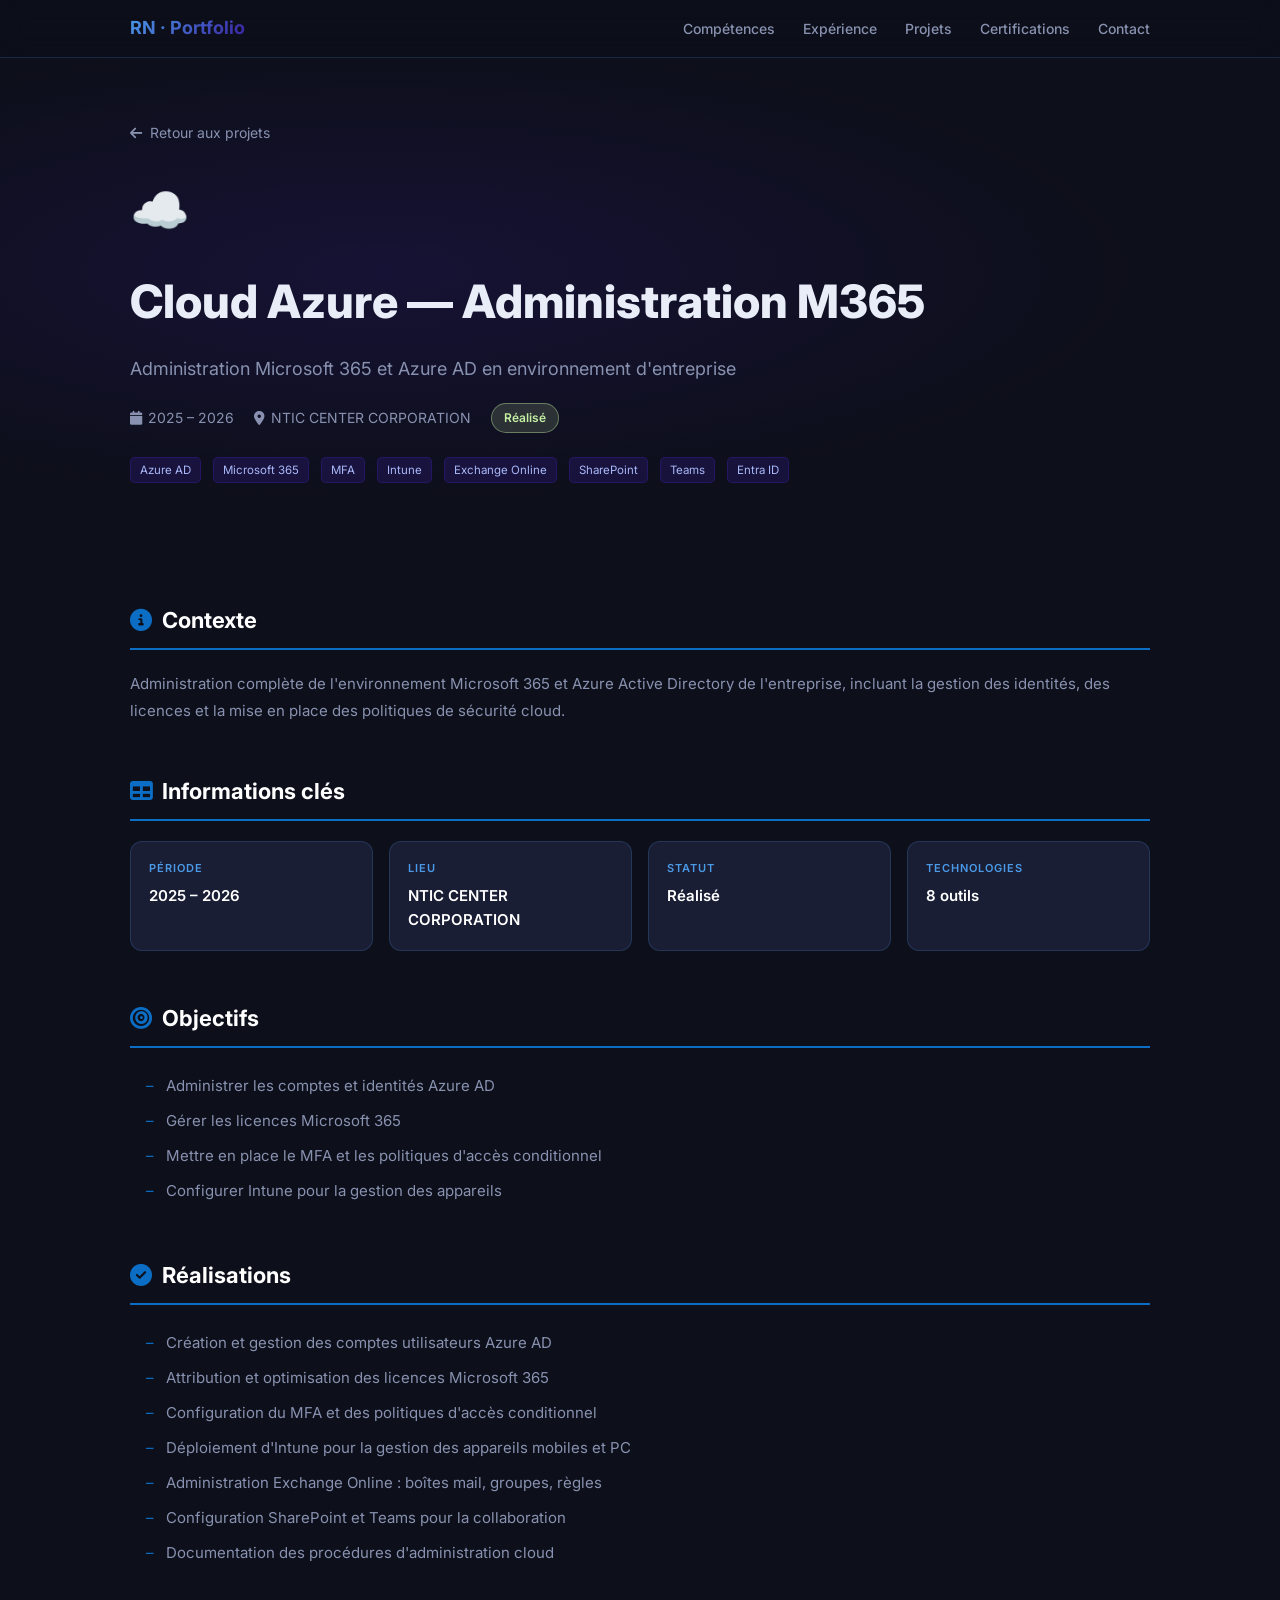
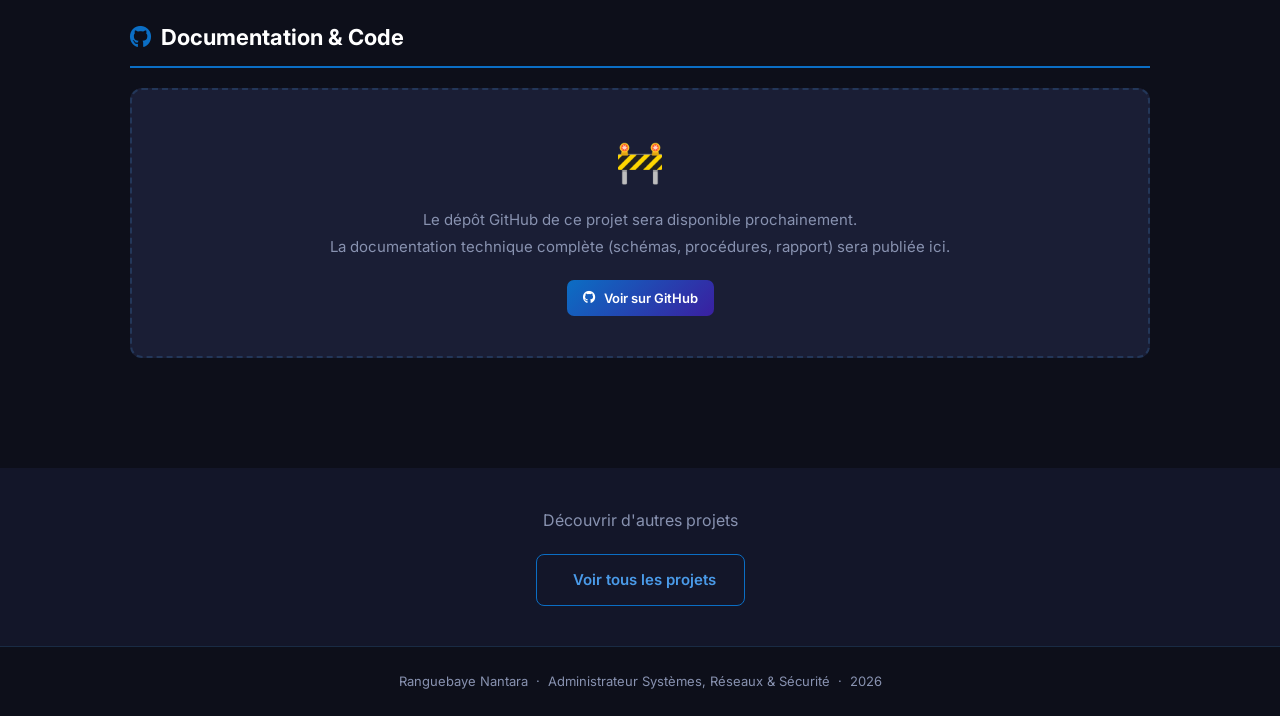
==== projets/cloud-azure-m365.html @ 4eca3eed "Add files via upload" ====
<!DOCTYPE html>
<html lang="fr">
<head>
  <meta charset="UTF-8" />
  <meta name="viewport" content="width=device-width, initial-scale=1.0"/>
  <title>Cloud Azure — Administration M365 — Ranguebaye Nantara</title>
  <link href="https://fonts.googleapis.com/css2?family=Inter:wght@300;400;500;600;700;800&display=swap" rel="stylesheet"/>
  <link rel="stylesheet" href="https://cdnjs.cloudflare.com/ajax/libs/font-awesome/6.5.0/css/all.min.css"/>
  <link rel="stylesheet" href="../assets/css/style.css"/>
</head>
<body>

<!-- ══ NAV ══════════════════════════════════════ -->
<nav class="nav">
  <div class="container">
    <a href="../index.html" class="nav-logo">RN · Portfolio</a>
    <ul class="nav-links">
      <li><a href="../index.html#competences">Compétences</a></li>
      <li><a href="../index.html#experience">Expérience</a></li>
      <li><a href="../index.html#projets">Projets</a></li>
      <li><a href="../index.html#certifications">Certifications</a></li>
      <li><a href="../index.html#contact">Contact</a></li>
    </ul>
    <div class="nav-burger" id="burger"><span></span><span></span><span></span></div>
  </div>
  <div class="nav-mobile" id="nav-mobile">
    <a href="../index.html#competences">Compétences</a>
    <a href="../index.html#experience">Expérience</a>
    <a href="../index.html#projets">Projets</a>
    <a href="../index.html#certifications">Certifications</a>
    <a href="../index.html#contact">Contact</a>
  </div>
</nav>

<!-- ══ HERO PROJET ═══════════════════════════════ -->
<section class="project-hero">
  <div class="container">
    <a href="../index.html#projets" class="project-back fade-in">
      <i class="fa-solid fa-arrow-left"></i> Retour aux projets
    </a>
    <div class="fade-in">
      <div style="font-size:48px;margin-bottom:16px;">☁️</div>
      <h1>Cloud Azure — Administration M365</h1>
      <p style="font-size:18px;color:var(--muted);margin-bottom:20px;">Administration Microsoft 365 et Azure AD en environnement d'entreprise</p>
      <div class="project-hero-meta">
        <span class="meta-item"><i class="fa-solid fa-calendar"></i> 2025 – 2026</span>
        <span class="meta-item"><i class="fa-solid fa-location-dot"></i> NTIC CENTER CORPORATION</span>
        <span class="status-badge status-done">Réalisé</span>
      </div>
      <div style="display:flex;gap:12px;flex-wrap:wrap;margin-top:20px;">
        <span class="tag-purple">Azure AD</span><span class="tag-purple">Microsoft 365</span><span class="tag-purple">MFA</span><span class="tag-purple">Intune</span><span class="tag-purple">Exchange Online</span><span class="tag-purple">SharePoint</span><span class="tag-purple">Teams</span><span class="tag-purple">Entra ID</span>
      </div>
    </div>
  </div>
</section>

<!-- ══ CONTENU ═══════════════════════════════════ -->
<section class="project-content">
  <div class="container">

    <!-- Contexte -->
    <div class="content-section fade-in">
      <h2><i class="fa-solid fa-circle-info" style="color:var(--imie-blue);margin-right:10px;"></i>Contexte</h2>
      <p>Administration complète de l'environnement Microsoft 365 et Azure Active Directory de l'entreprise, incluant la gestion des identités, des licences et la mise en place des politiques de sécurité cloud.</p>
    </div>

    <!-- Informations clés -->
    <div class="content-section fade-in">
      <h2><i class="fa-solid fa-table" style="color:var(--imie-blue);margin-right:10px;"></i>Informations clés</h2>
      <div class="info-grid">
        <div class="info-card"><div class="info-label">Période</div><div class="info-value">2025 – 2026</div></div>
        <div class="info-card"><div class="info-label">Lieu</div><div class="info-value">NTIC CENTER CORPORATION</div></div>
        <div class="info-card"><div class="info-label">Statut</div><div class="info-value">Réalisé</div></div>
        <div class="info-card"><div class="info-label">Technologies</div><div class="info-value">8 outils</div></div>
      </div>
    </div>

    <!-- Objectifs -->
    <div class="content-section fade-in">
      <h2><i class="fa-solid fa-bullseye" style="color:var(--imie-blue);margin-right:10px;"></i>Objectifs</h2>
      <ul><li>Administrer les comptes et identités Azure AD</li><li>Gérer les licences Microsoft 365</li><li>Mettre en place le MFA et les politiques d'accès conditionnel</li><li>Configurer Intune pour la gestion des appareils</li></ul>
    </div>

    <!-- Réalisations -->
    <div class="content-section fade-in">
      <h2><i class="fa-solid fa-check-circle" style="color:var(--imie-blue);margin-right:10px;"></i>Réalisations</h2>
      <ul><li>Création et gestion des comptes utilisateurs Azure AD</li><li>Attribution et optimisation des licences Microsoft 365</li><li>Configuration du MFA et des politiques d'accès conditionnel</li><li>Déploiement d'Intune pour la gestion des appareils mobiles et PC</li><li>Administration Exchange Online : boîtes mail, groupes, règles</li><li>Configuration SharePoint et Teams pour la collaboration</li><li>Documentation des procédures d'administration cloud</li></ul>
    </div>

    <!-- Documentation -->
    <div class="content-section fade-in">
      <h2><i class="fa-brands fa-github" style="color:var(--imie-blue);margin-right:10px;"></i>Documentation & Code</h2>
      <div class="coming-soon-box">
        <div style="font-size:40px;">🚧</div>
        <p>Le dépôt GitHub de ce projet sera disponible prochainement.<br>La documentation technique complète (schémas, procédures, rapport) sera publiée ici.</p>
        <a href="#" class="btn btn-primary btn-sm" style="margin-top:20px;display:inline-flex;" style="opacity:0.5;pointer-events:none;">
          <i class="fa-brands fa-github"></i> Voir sur GitHub
        </a>
      </div>
    </div>

  </div>
</section>

<!-- ══ NAVIGATION PROJETS ════════════════════════ -->
<div class="bg-alt" style="padding:40px 0;">
  <div class="container" style="text-align:center;">
    <p style="color:var(--muted);margin-bottom:20px;">Découvrir d'autres projets</p>
    <a href="../index.html#projets" class="btn btn-secondary"><i class="fa-solid fa-grid-2"></i> Voir tous les projets</a>
  </div>
</div>

<!-- ══ FOOTER ════════════════════════════════════ -->
<footer>
  <p>Ranguebaye Nantara &nbsp;·&nbsp; Administrateur Systèmes, Réseaux & Sécurité &nbsp;·&nbsp; <span id="year"></span></p>
</footer>

<script src="../assets/js/main.js"></script>
</body>
</html>
---- assets/css/style.css ----
/* ================================================
   RANGUEBAYE NANTARA — Portfolio IT
   Fichier : assets/css/style.css
   ================================================ */

/* ── Variables ───────────────────────────────── */
:root {
  --imie-dark:   #1A1060;
  --imie-purple: #3A1FA0;
  --imie-blue:   #0B6EC4;
  --imie-light:  #4A9AE8;
  --bg:          #0D0F1A;
  --bg2:         #131629;
  --card:        #1A1E35;
  --border:      rgba(74,154,232,0.2);
  --text:        #E8EDF8;
  --muted:       #8892B0;
  --white:       #FFFFFF;
  --green:       #C5F0A4;
  --radius:      12px;
  --transition:  0.25s ease;
}

/* ── Reset & Base ────────────────────────────── */
*, *::before, *::after { box-sizing: border-box; margin: 0; padding: 0; }
html { scroll-behavior: smooth; font-size: 16px; }
body { font-family: 'Inter', sans-serif; background: var(--bg); color: var(--text); line-height: 1.6; }
a { text-decoration: none; color: inherit; }
ul { list-style: none; }
img { max-width: 100%; display: block; }

/* ── Scrollbar ───────────────────────────────── */
::-webkit-scrollbar { width: 6px; }
::-webkit-scrollbar-track { background: var(--bg); }
::-webkit-scrollbar-thumb { background: var(--imie-blue); border-radius: 3px; }

/* ── Utilities ───────────────────────────────── */
.container { max-width: 1100px; margin: 0 auto; padding: 0 40px; }
.gradient-text {
  background: linear-gradient(135deg, var(--imie-light), var(--imie-purple));
  -webkit-background-clip: text;
  -webkit-text-fill-color: transparent;
  background-clip: text;
}
.section-label {
  font-size: 13px; color: var(--imie-light); font-weight: 600;
  letter-spacing: 2px; text-transform: uppercase; margin-bottom: 10px;
}
.section-title { font-size: clamp(26px, 3vw, 36px); font-weight: 700; margin-bottom: 50px; }
.section-pad { padding: 80px 0; }
.bg-alt { background: var(--bg2); }

/* ── Animations ──────────────────────────────── */
.fade-in { opacity: 0; transform: translateY(24px); transition: opacity 0.6s ease, transform 0.6s ease; }
.fade-in.visible { opacity: 1; transform: translateY(0); }

/* ── NAV ─────────────────────────────────────── */
.nav {
  position: fixed; top: 0; width: 100%; z-index: 100;
  background: rgba(13,15,26,0.92); backdrop-filter: blur(12px);
  border-bottom: 1px solid var(--border);
  padding: 14px 0;
}
.nav .container { display: flex; justify-content: space-between; align-items: center; }
.nav-logo {
  font-size: 18px; font-weight: 700;
  background: linear-gradient(135deg, var(--imie-light), var(--imie-purple));
  -webkit-background-clip: text; -webkit-text-fill-color: transparent;
}
.nav-links { display: flex; gap: 28px; }
.nav-links a { color: var(--muted); font-size: 14px; font-weight: 500; transition: color var(--transition); }
.nav-links a:hover { color: var(--imie-light); }
.nav-burger { display: none; flex-direction: column; gap: 5px; cursor: pointer; padding: 4px; }
.nav-burger span { width: 24px; height: 2px; background: var(--text); border-radius: 2px; transition: all var(--transition); }
.nav-mobile { display: none; flex-direction: column; background: var(--bg2); border-top: 1px solid var(--border); padding: 16px 40px; gap: 14px; }
.nav-mobile.open { display: flex; }
.nav-mobile a { color: var(--muted); font-size: 15px; font-weight: 500; padding: 6px 0; border-bottom: 1px solid var(--border); }

/* ── HERO ────────────────────────────────────── */
.hero {
  padding: 120px 0 80px;
  background:
    radial-gradient(ellipse at 20% 50%, rgba(58,31,160,0.25) 0%, transparent 60%),
    radial-gradient(ellipse at 80% 20%, rgba(11,110,196,0.2) 0%, transparent 60%);
}
.hero .container { display: flex; align-items: center; gap: 60px; }
.hero-content { flex: 1; }
.hero-tag {
  display: inline-block; background: rgba(11,110,196,0.15);
  border: 1px solid rgba(11,110,196,0.4); color: var(--imie-light);
  padding: 5px 14px; border-radius: 20px; font-size: 13px; font-weight: 500; margin-bottom: 20px;
}
.hero h1 { font-size: clamp(36px, 5vw, 58px); font-weight: 800; line-height: 1.1; margin-bottom: 16px; }
.hero-subtitle { font-size: 18px; color: var(--muted); margin-bottom: 14px; }
.hero-badge {
  display: inline-block; background: rgba(197,240,164,0.12);
  border: 1px solid rgba(197,240,164,0.3); color: var(--green);
  padding: 5px 14px; border-radius: 20px; font-size: 13px; font-weight: 600; margin-bottom: 28px;
}
.hero-desc { font-size: 16px; color: var(--muted); max-width: 520px; margin-bottom: 36px; line-height: 1.8; }
.hero-btns { display: flex; gap: 14px; flex-wrap: wrap; }
.hero-photo img {
  width: 260px; height: 260px; border-radius: 50%;
  object-fit: cover; object-position: top;
  border: 4px solid rgba(74,154,232,0.5);
  box-shadow: 0 0 60px rgba(11,110,196,0.3);
}

/* ── BUTTONS ─────────────────────────────────── */
.btn {
  display: inline-flex; align-items: center; gap: 8px;
  padding: 13px 28px; border-radius: 8px;
  font-weight: 600; font-size: 15px; transition: opacity var(--transition), background var(--transition);
  cursor: pointer; border: none;
}
.btn-primary { background: linear-gradient(135deg, var(--imie-blue), var(--imie-purple)); color: #fff; }
.btn-primary:hover { opacity: 0.85; }
.btn-secondary { border: 1px solid var(--imie-blue); color: var(--imie-light); background: transparent; }
.btn-secondary:hover { background: rgba(11,110,196,0.12); }
.btn-sm { padding: 8px 16px; font-size: 13px; border-radius: 7px; }
.btn-outline { border: 1px solid var(--border); color: var(--text); background: transparent; }
.btn-outline:hover { border-color: var(--imie-blue); background: rgba(11,110,196,0.08); }
.btn-soon { opacity: 0.5; cursor: default; pointer-events: none; }

/* ── CARDS ───────────────────────────────────── */
.card {
  background: var(--card); border: 1px solid var(--border);
  border-radius: var(--radius); transition: border-color var(--transition), transform var(--transition);
}
.card:hover { border-color: var(--imie-blue); }
.card-lift:hover { transform: translateY(-4px); }

/* ── SKILLS ──────────────────────────────────── */
.skills-grid { display: grid; grid-template-columns: repeat(auto-fill, minmax(200px, 1fr)); gap: 16px; }
.skill-card { padding: 20px; }
.skill-icon { font-size: 26px; margin-bottom: 10px; }
.skill-cat { font-size: 12px; color: var(--imie-light); font-weight: 600; text-transform: uppercase; letter-spacing: 1px; margin-bottom: 8px; }
.skill-tags { display: flex; flex-wrap: wrap; gap: 6px; }
.tag {
  background: rgba(11,110,196,0.12); border: 1px solid rgba(11,110,196,0.25);
  color: var(--text); padding: 3px 8px; border-radius: 5px; font-size: 11.5px;
}
.tag-purple {
  background: rgba(58,31,160,0.25); border: 1px solid rgba(58,31,160,0.4);
  color: #A8B8F8; padding: 3px 9px; border-radius: 5px; font-size: 11.5px;
}

/* ── TIMELINE ────────────────────────────────── */
.timeline { position: relative; padding-left: 30px; }
.timeline::before {
  content: ""; position: absolute; left: 8px; top: 0; bottom: 0;
  width: 2px; background: linear-gradient(to bottom, var(--imie-blue), var(--imie-purple));
}
.timeline-item { position: relative; margin-bottom: 36px; }
.timeline-dot {
  position: absolute; left: -26px; top: 6px;
  width: 12px; height: 12px; border-radius: 50%;
  background: var(--imie-blue); border: 2px solid var(--bg);
  box-shadow: 0 0 10px rgba(11,110,196,0.6);
}
.timeline-card { padding: 22px 24px; }
.timeline-header { display: flex; justify-content: space-between; align-items: flex-start; flex-wrap: wrap; gap: 8px; margin-bottom: 6px; }
.timeline-title { font-size: 16px; font-weight: 700; color: var(--white); }
.timeline-company { font-size: 14px; color: var(--imie-light); font-weight: 600; }
.timeline-date { font-size: 12px; color: var(--muted); background: rgba(255,255,255,0.06); padding: 3px 10px; border-radius: 20px; white-space: nowrap; }
.timeline-lieu { font-size: 13px; color: var(--muted); margin-bottom: 12px; }
.timeline-list li { font-size: 14px; color: var(--muted); padding: 3px 0 3px 16px; position: relative; }
.timeline-list li::before { content: "–"; position: absolute; left: 0; color: var(--imie-blue); }

/* ── PROJECTS ────────────────────────────────── */
.projects-grid { display: grid; grid-template-columns: repeat(auto-fill, minmax(300px, 1fr)); gap: 20px; }
.project-card { padding: 24px; display: flex; flex-direction: column; }
.project-icon { font-size: 28px; margin-bottom: 12px; }
.project-title { font-size: 16px; font-weight: 700; color: var(--white); margin-bottom: 8px; }
.project-desc { font-size: 14px; color: var(--muted); flex: 1; margin-bottom: 16px; line-height: 1.6; }
.project-tags { display: flex; flex-wrap: wrap; gap: 6px; margin-bottom: 16px; }

/* ── CERTIFICATIONS ──────────────────────────── */
.certs-grid { display: grid; grid-template-columns: repeat(auto-fill, minmax(280px, 1fr)); gap: 16px; }
.cert-card { padding: 18px 20px; display: flex; gap: 14px; align-items: flex-start; }
.cert-icon { font-size: 26px; flex-shrink: 0; margin-top: 2px; }
.cert-name { font-size: 14px; font-weight: 600; color: var(--white); margin-bottom: 4px; }
.cert-org { font-size: 12px; color: var(--muted); }
.cert-date { font-size: 11px; color: var(--imie-light); margin-top: 4px; font-weight: 500; }

/* ── CONTACT ─────────────────────────────────── */
.contact-box {
  background: linear-gradient(135deg, rgba(26,16,96,0.6), rgba(11,110,196,0.15));
  border: 1px solid var(--border); border-radius: 16px;
  padding: 50px; text-align: center;
}
.contact-box h3 { font-size: 28px; font-weight: 700; margin-bottom: 12px; }
.contact-box p { color: var(--muted); font-size: 16px; margin-bottom: 32px; }
.contact-links { display: flex; justify-content: center; gap: 14px; flex-wrap: wrap; }
.contact-link {
  display: flex; align-items: center; gap: 8px;
  background: rgba(255,255,255,0.06); border: 1px solid var(--border);
  color: var(--text); padding: 12px 20px; border-radius: 10px;
  font-size: 14px; font-weight: 500; transition: border-color var(--transition), background var(--transition);
}
.contact-link:hover { border-color: var(--imie-blue); background: rgba(11,110,196,0.1); }

/* ── FOOTER ──────────────────────────────────── */
footer { border-top: 1px solid var(--border); text-align: center; padding: 24px; font-size: 13px; color: var(--muted); }

/* ── PAGE PROJET ─────────────────────────────── */
.project-hero {
  padding: 120px 0 60px;
  background: radial-gradient(ellipse at 30% 50%, rgba(58,31,160,0.2) 0%, transparent 60%);
}
.project-back { display: inline-flex; align-items: center; gap: 8px; color: var(--muted); font-size: 14px; margin-bottom: 28px; transition: color var(--transition); }
.project-back:hover { color: var(--imie-light); }
.project-hero h1 { font-size: clamp(28px, 4vw, 46px); font-weight: 800; margin-bottom: 16px; }
.project-hero-meta { display: flex; gap: 20px; flex-wrap: wrap; margin-bottom: 24px; }
.meta-item { display: flex; align-items: center; gap: 6px; font-size: 14px; color: var(--muted); }
.status-badge { display: inline-block; padding: 4px 12px; border-radius: 20px; font-size: 12px; font-weight: 600; }
.status-done { background: rgba(197,240,164,0.15); border: 1px solid rgba(197,240,164,0.4); color: var(--green); }
.status-wip { background: rgba(255,200,80,0.15); border: 1px solid rgba(255,200,80,0.4); color: #FFD95A; }
.project-content { padding: 60px 0; }
.content-section { margin-bottom: 50px; }
.content-section h2 { font-size: 22px; font-weight: 700; color: var(--white); margin-bottom: 20px; padding-bottom: 10px; border-bottom: 2px solid var(--imie-blue); }
.content-section p, .content-section li { font-size: 15px; color: var(--muted); line-height: 1.8; }
.content-section ul { padding-left: 16px; }
.content-section li { padding: 4px 0; position: relative; padding-left: 20px; }
.content-section li::before { content: "–"; position: absolute; left: 0; color: var(--imie-blue); }
.info-grid { display: grid; grid-template-columns: repeat(auto-fill, minmax(200px, 1fr)); gap: 16px; margin-top: 16px; }
.info-card { background: var(--card); border: 1px solid var(--border); border-radius: var(--radius); padding: 18px; }
.info-label { font-size: 11px; color: var(--imie-light); font-weight: 600; text-transform: uppercase; letter-spacing: 1px; margin-bottom: 6px; }
.info-value { font-size: 15px; font-weight: 600; color: var(--white); }
.coming-soon-box {
  background: var(--card); border: 2px dashed var(--border);
  border-radius: var(--radius); padding: 40px; text-align: center; margin: 20px 0;
}
.coming-soon-box p { color: var(--muted); font-size: 15px; margin-top: 12px; }

/* ── RESPONSIVE ──────────────────────────────── */
@media (max-width: 768px) {
  .container { padding: 0 20px; }
  .nav-links { display: none; }
  .nav-burger { display: flex; }
  .hero .container { flex-direction: column-reverse; gap: 36px; }
  .hero-photo img { width: 180px; height: 180px; }
  .section-pad { padding: 60px 0; }
  .contact-box { padding: 30px 20px; }
  .project-hero-meta { gap: 12px; }
}
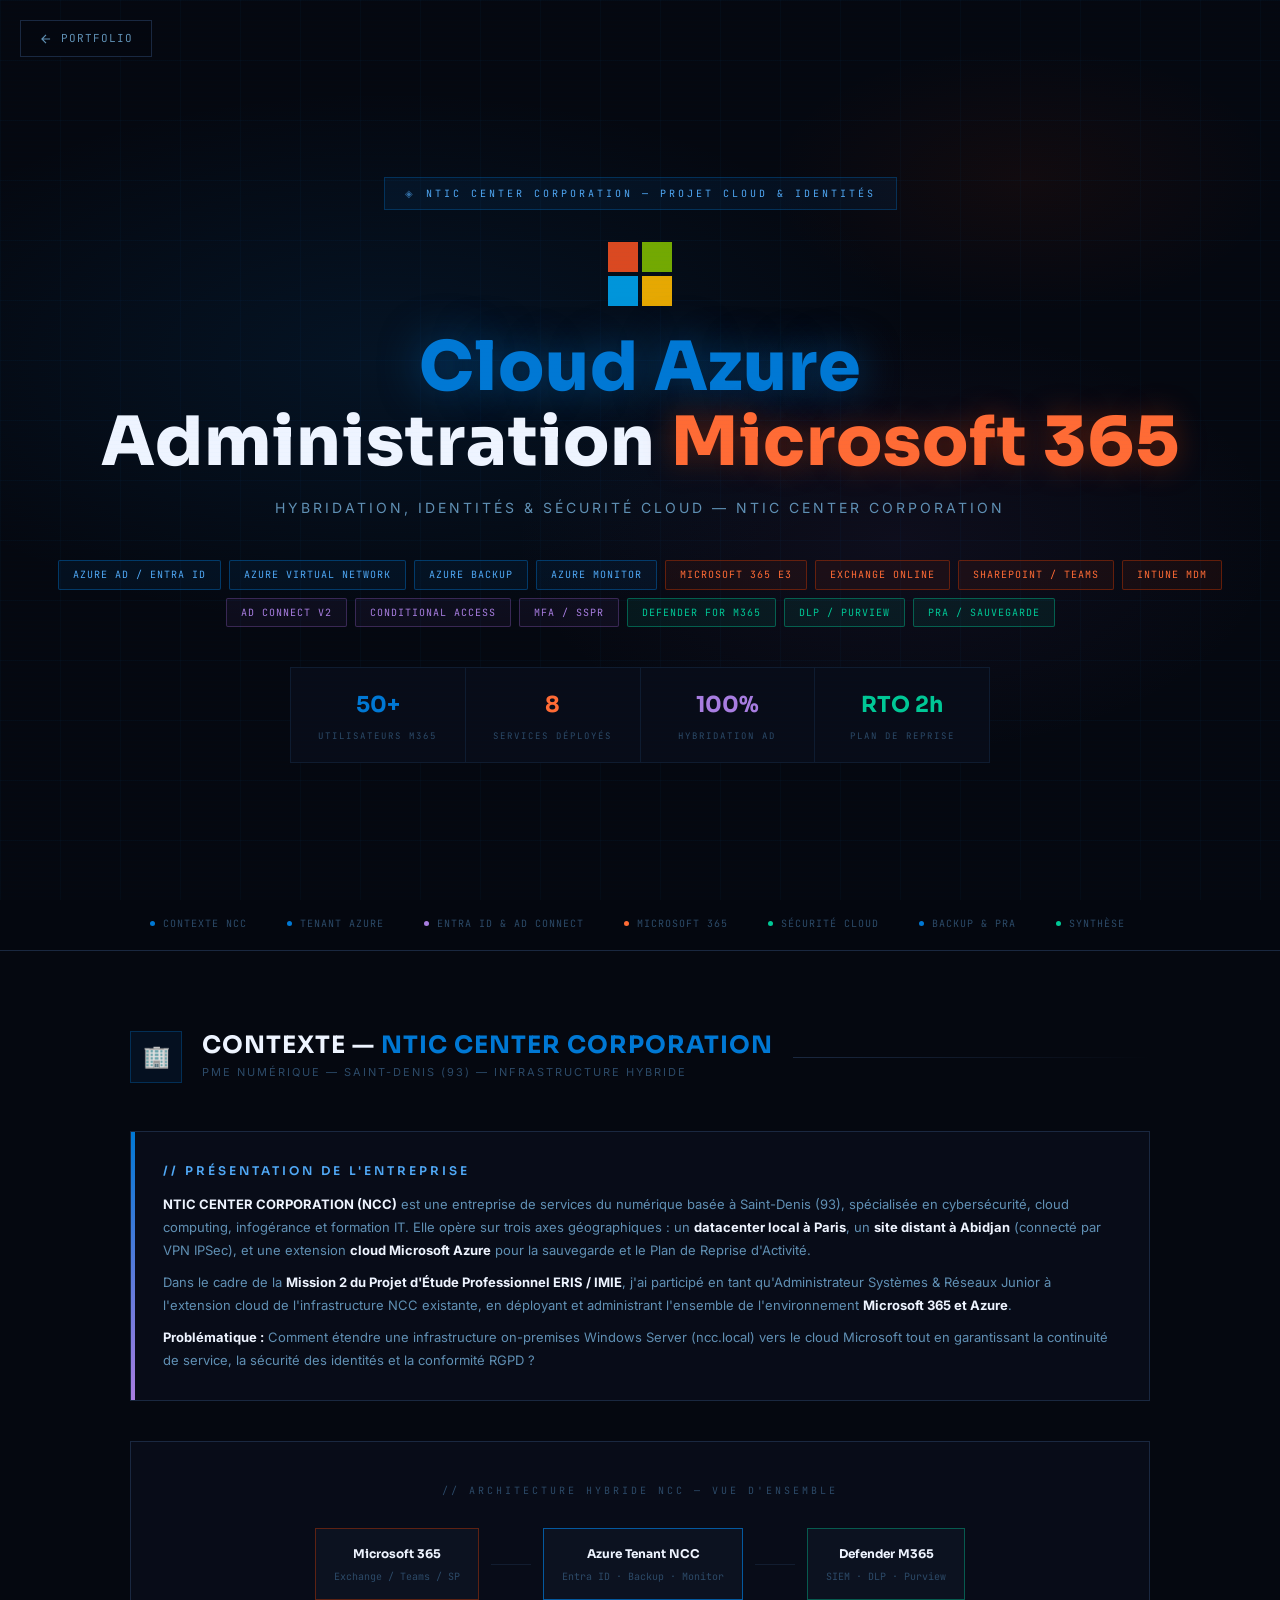
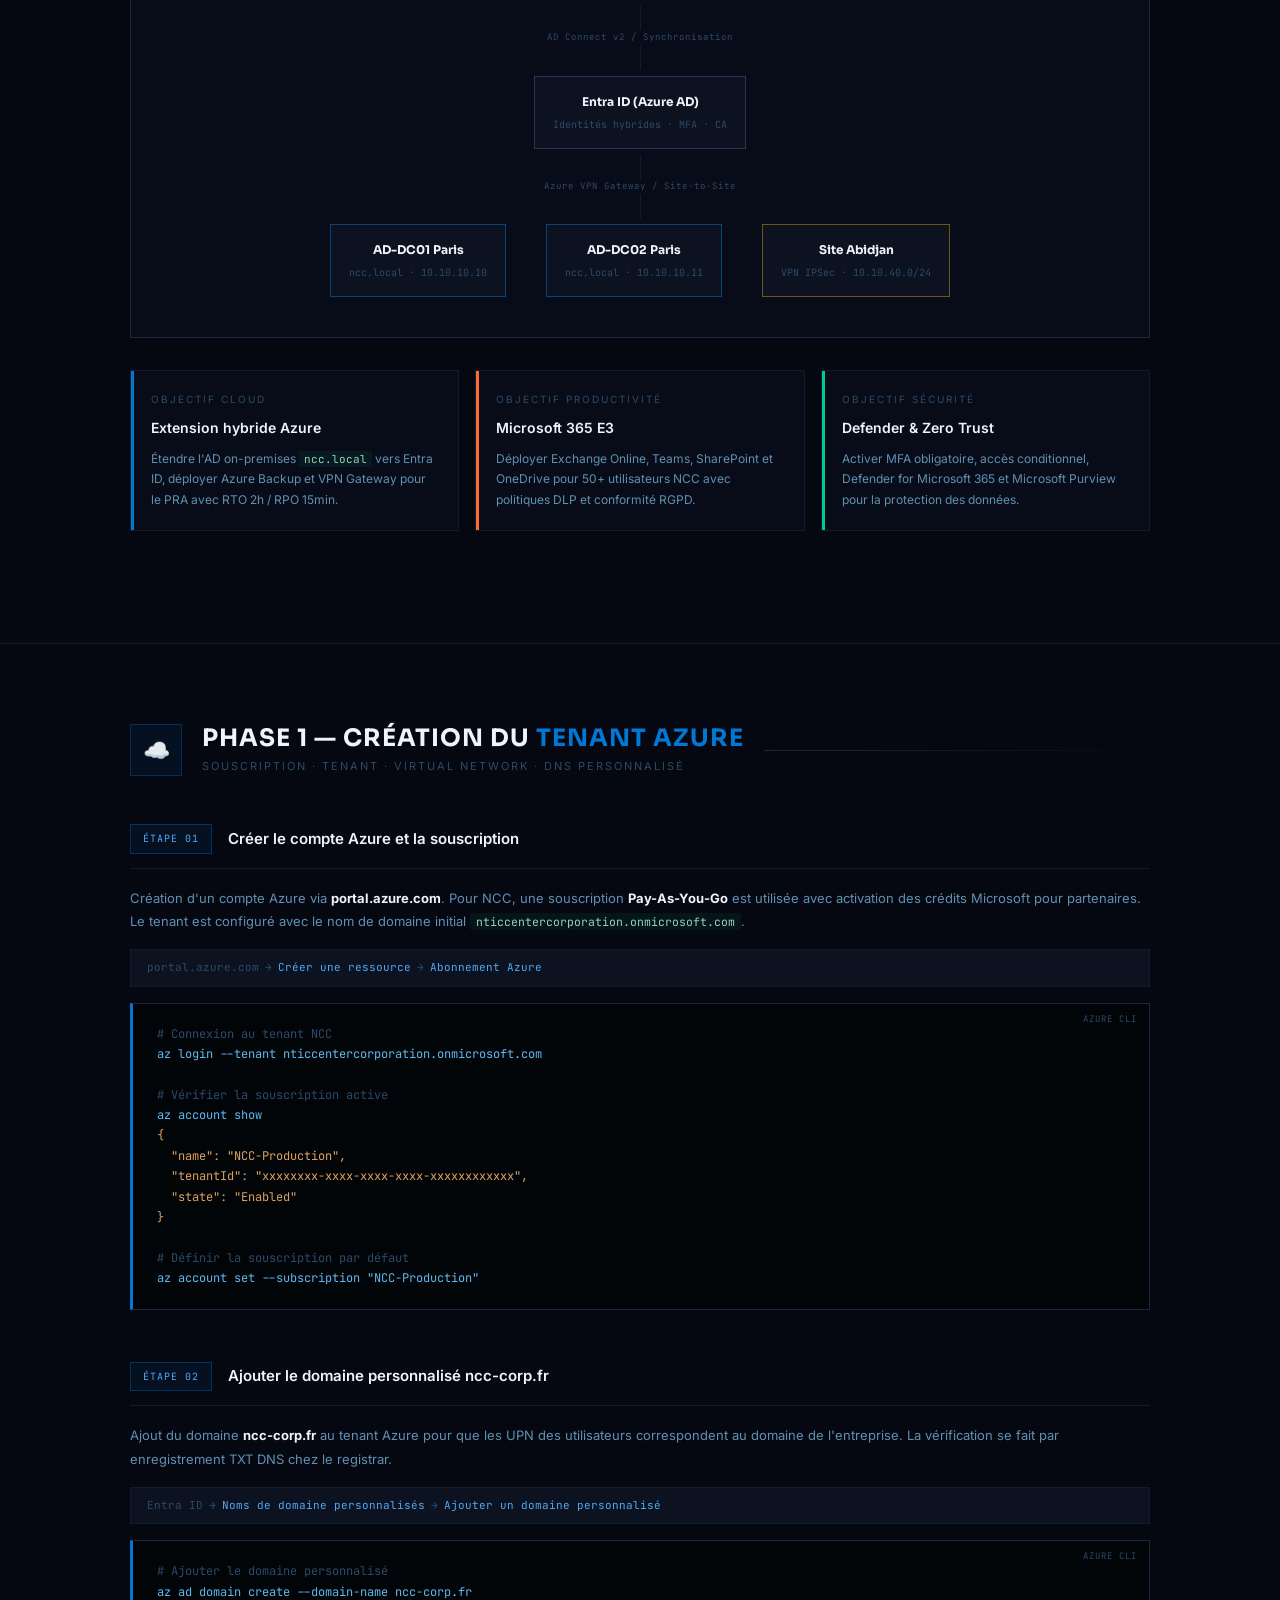
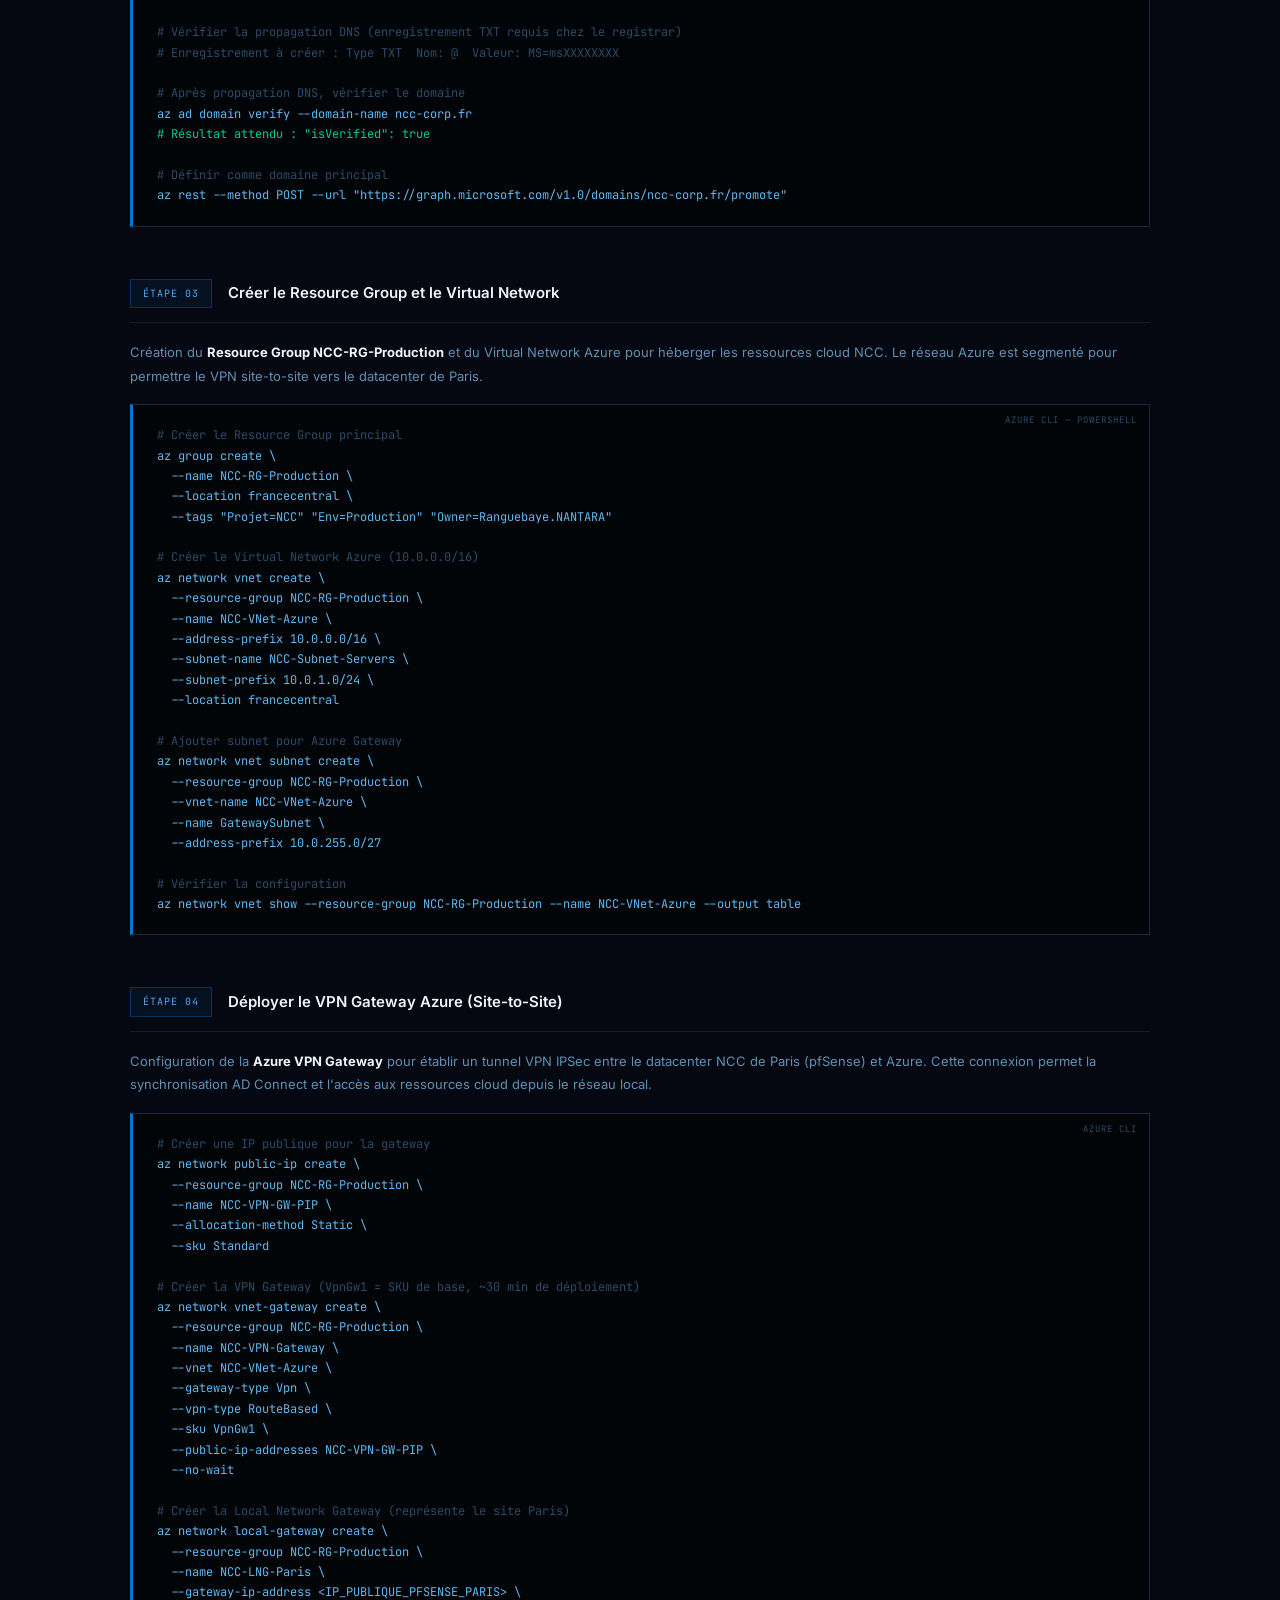
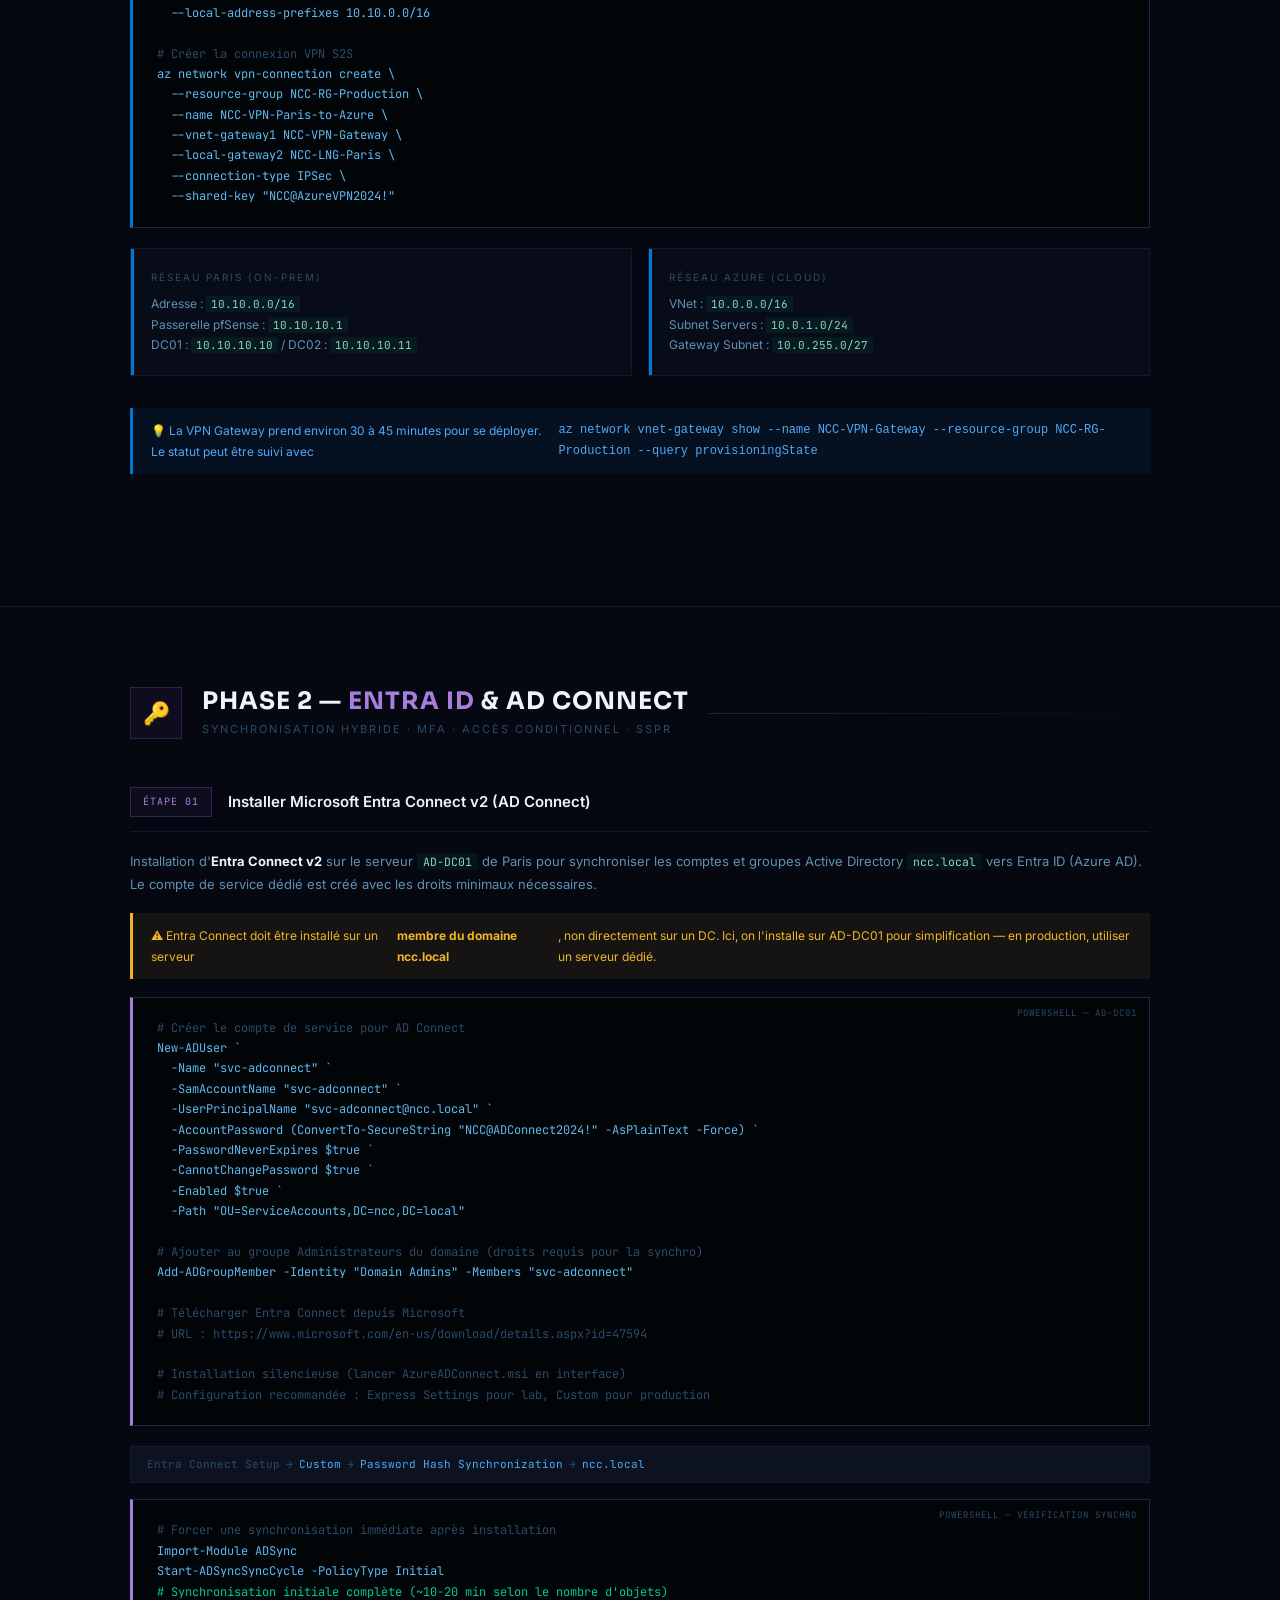
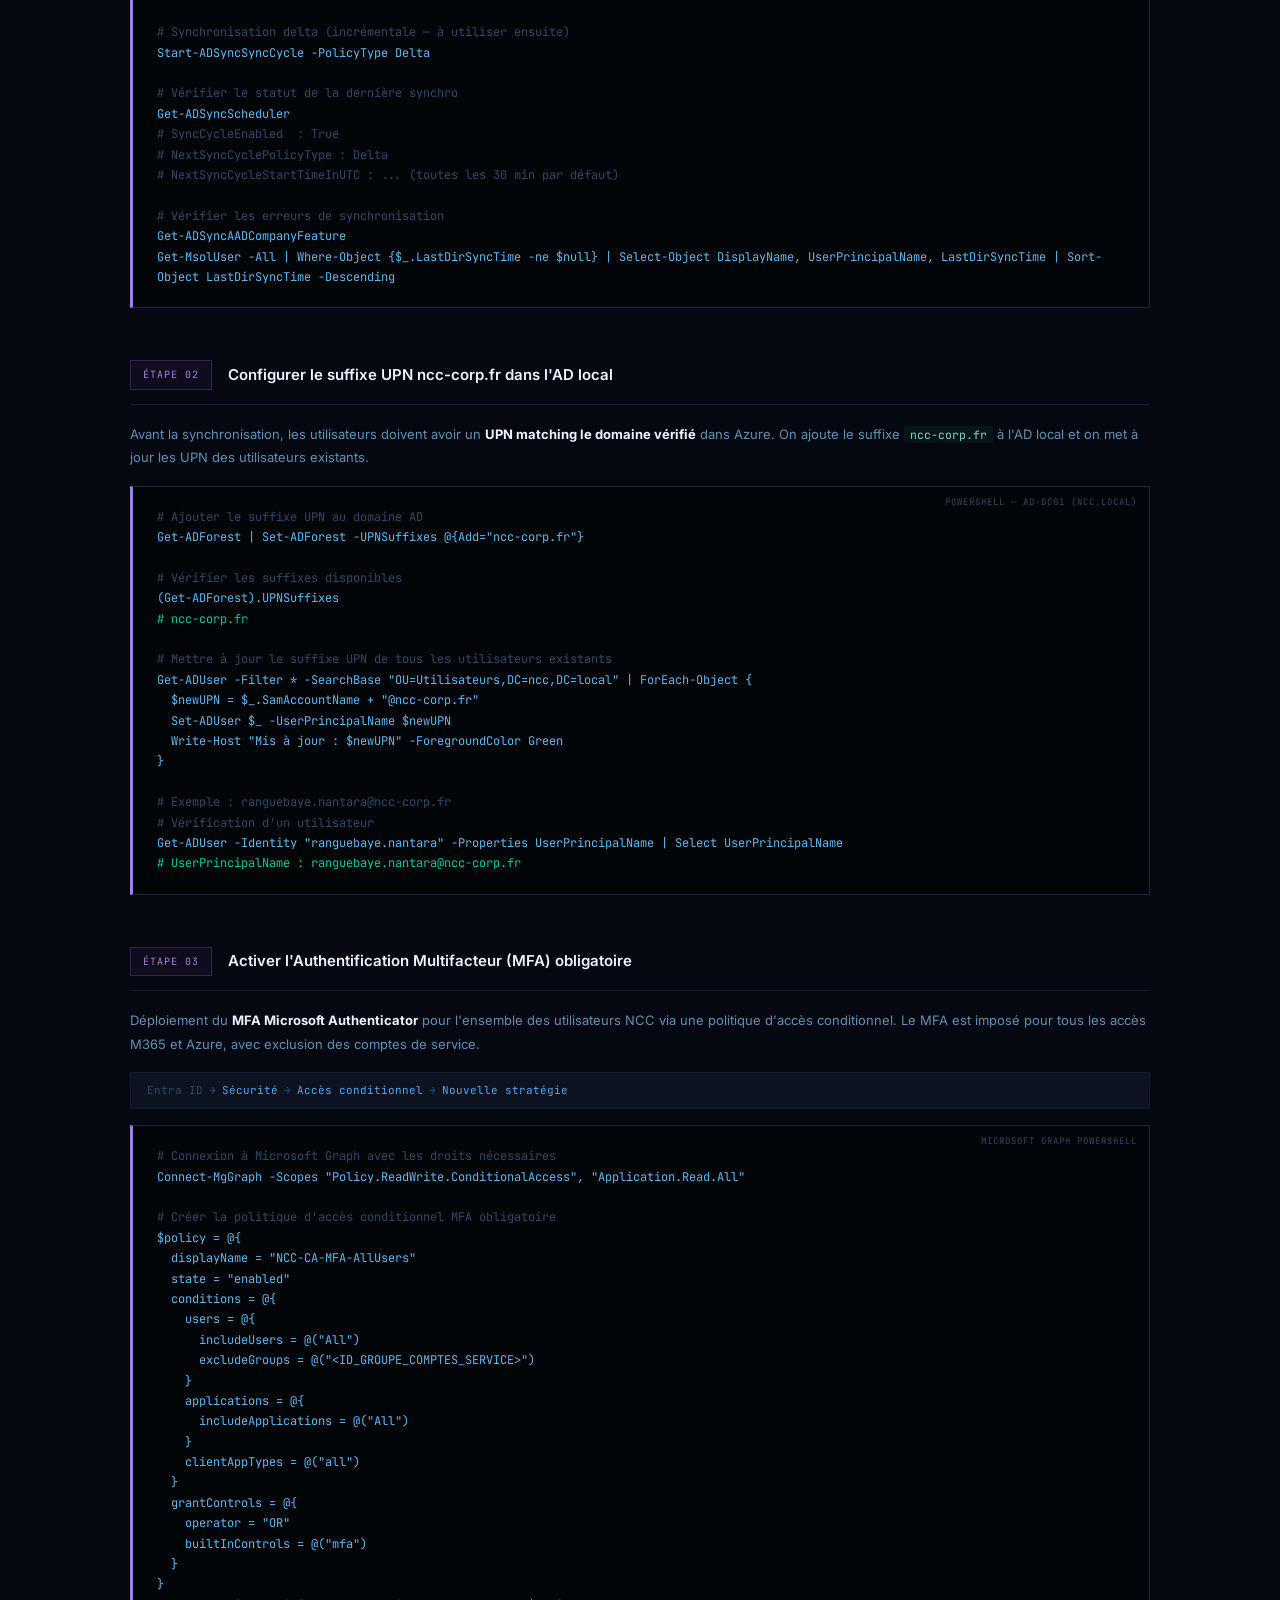
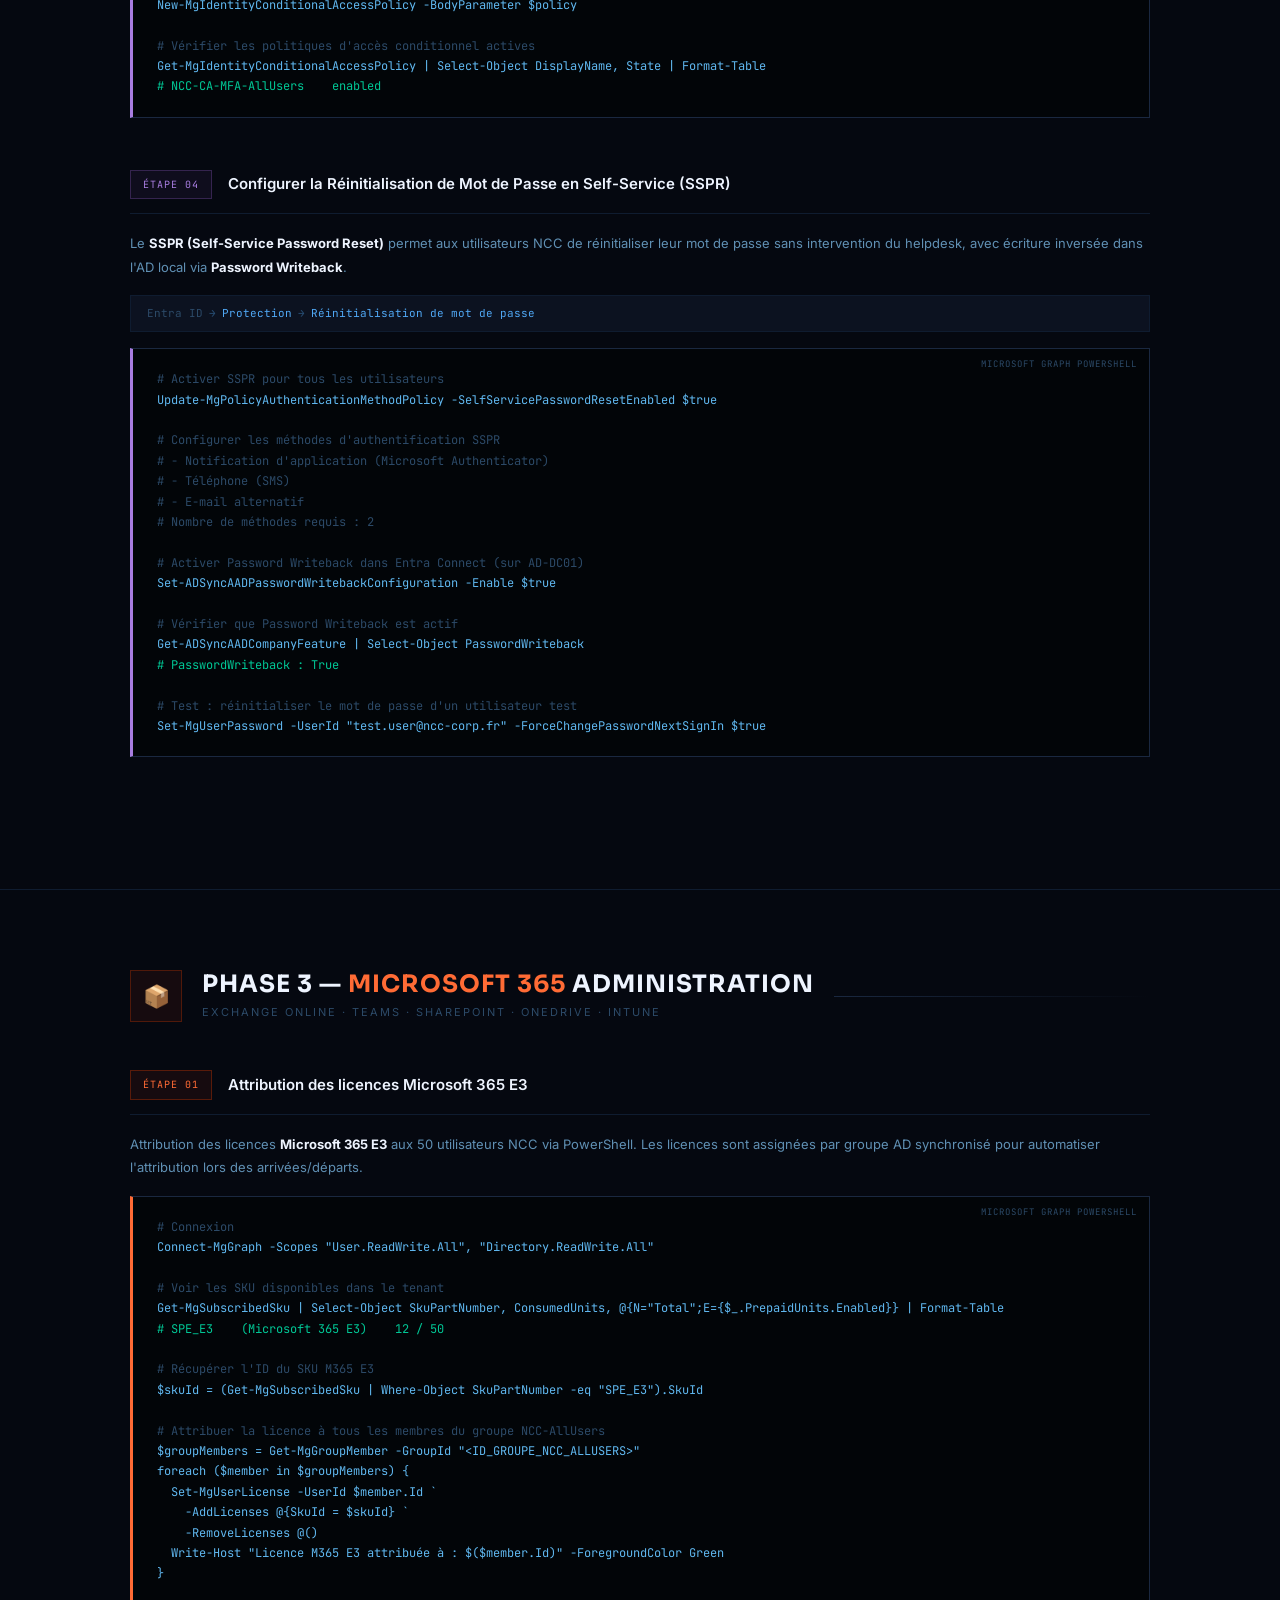
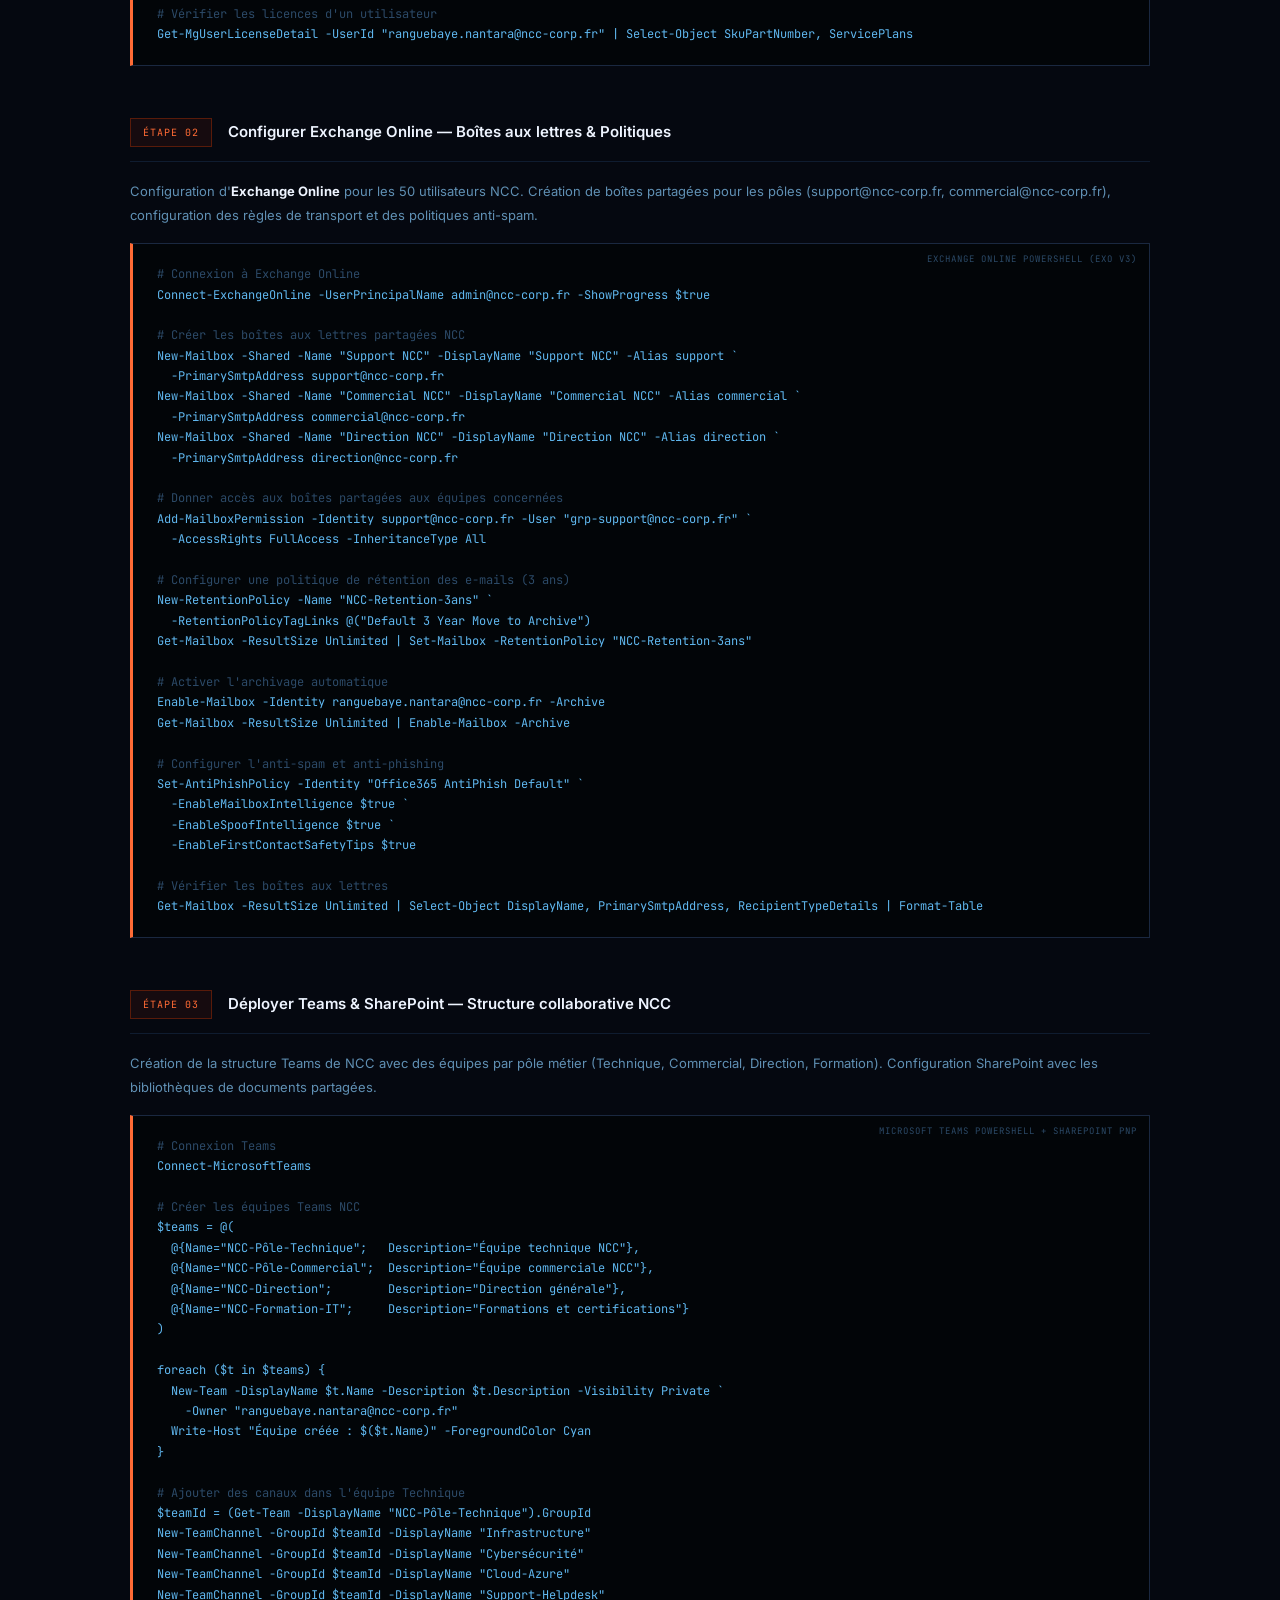
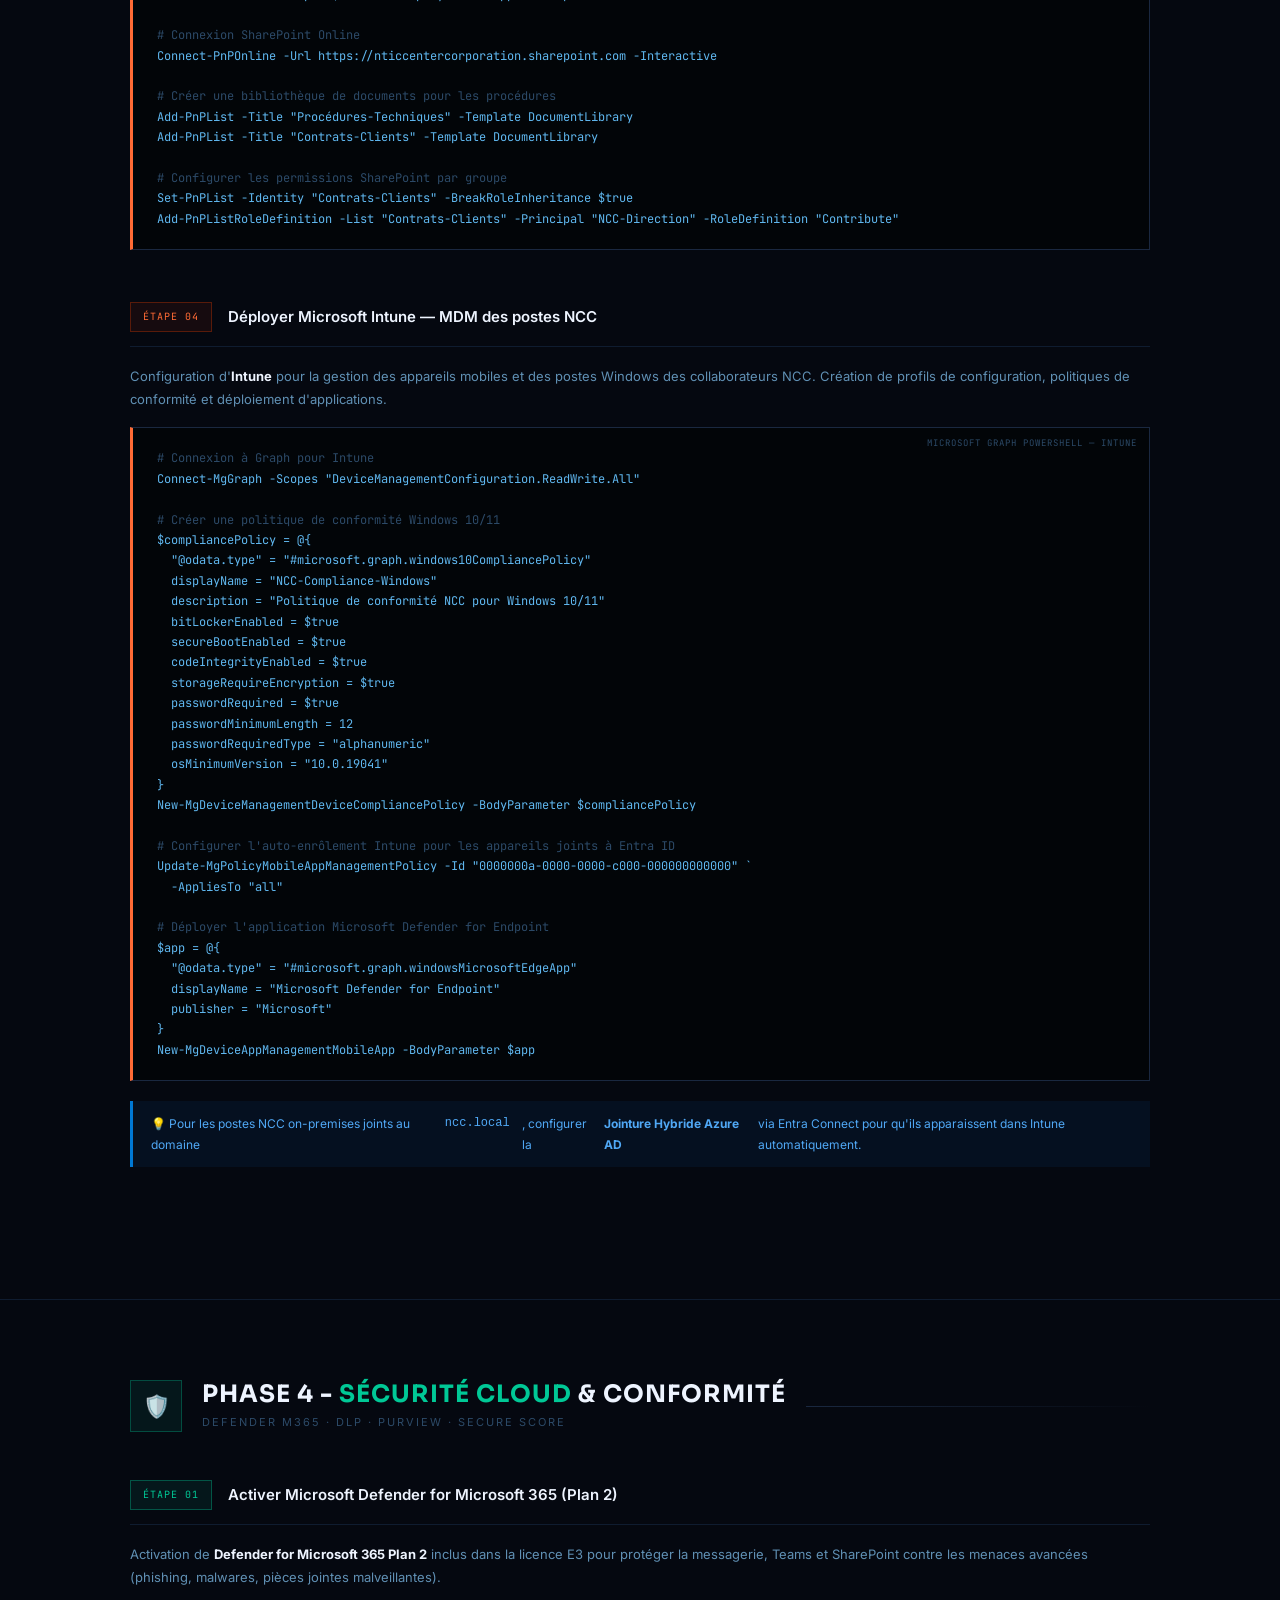
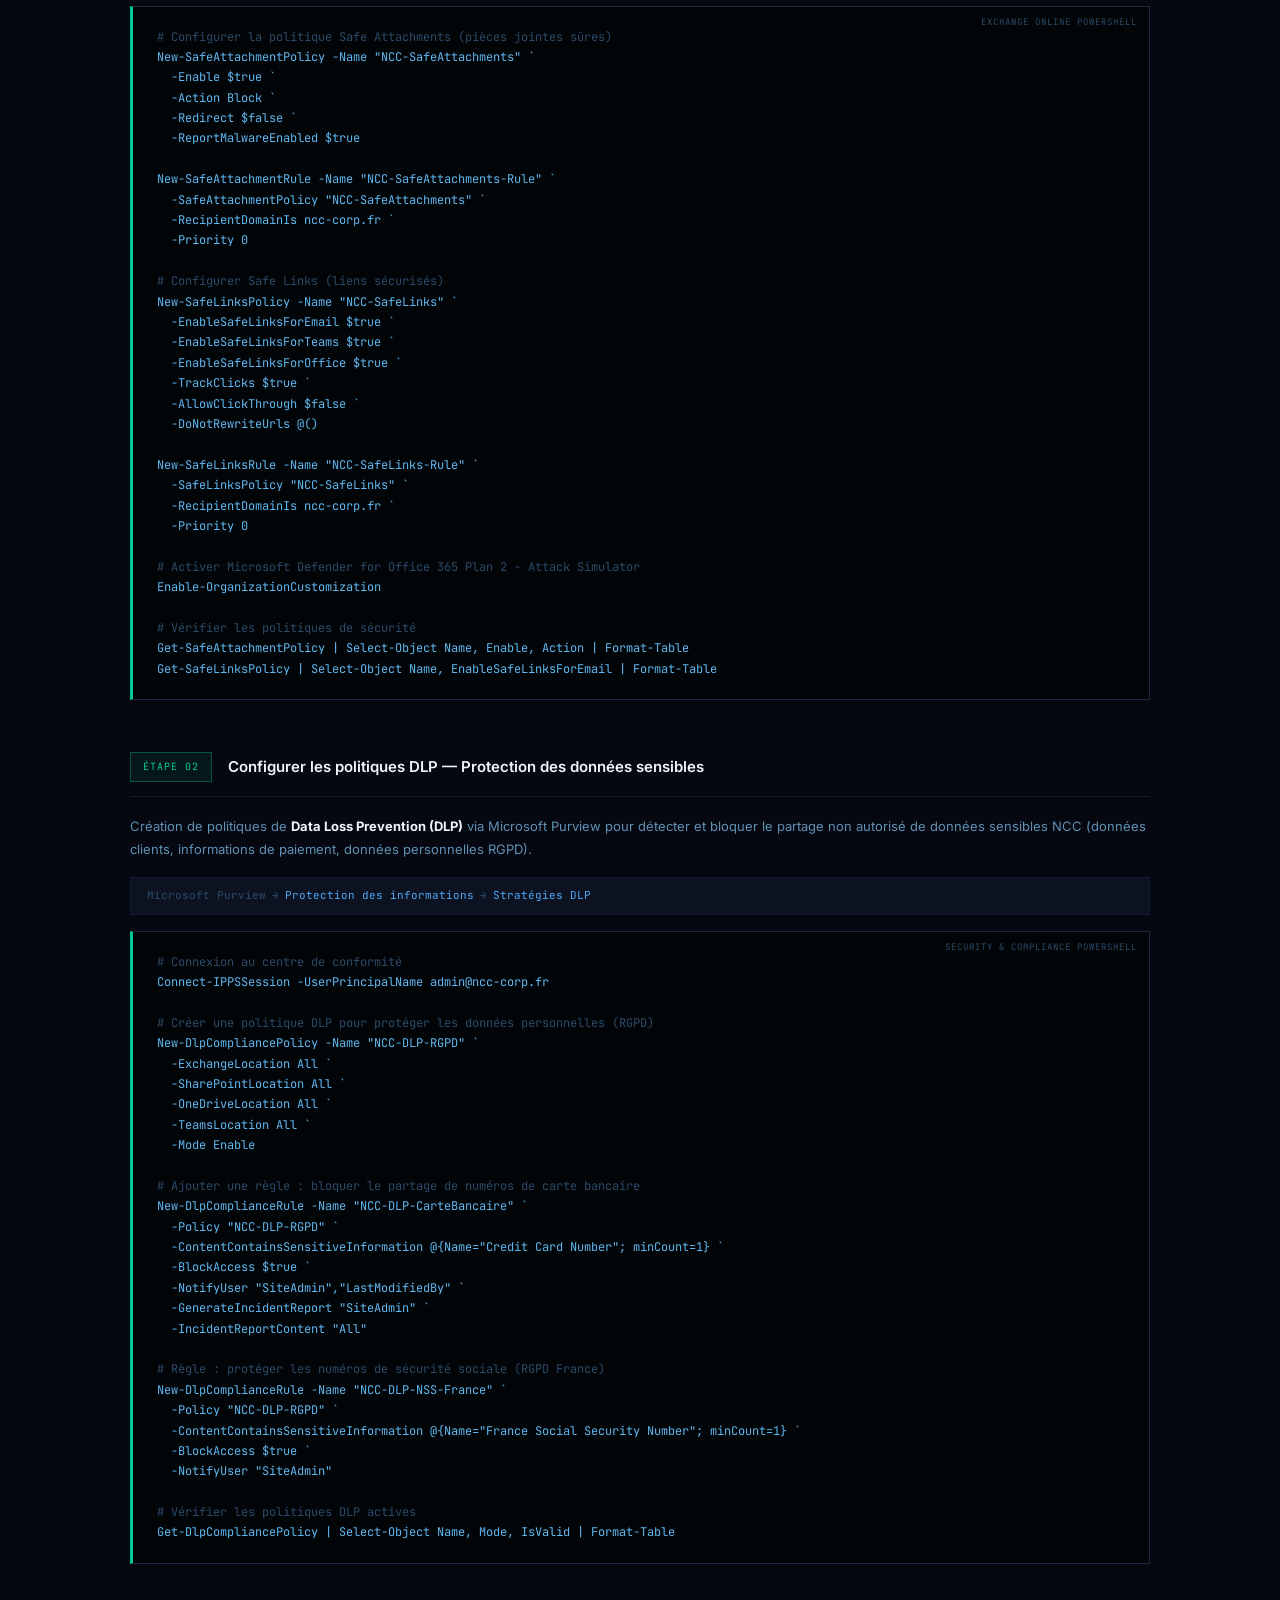
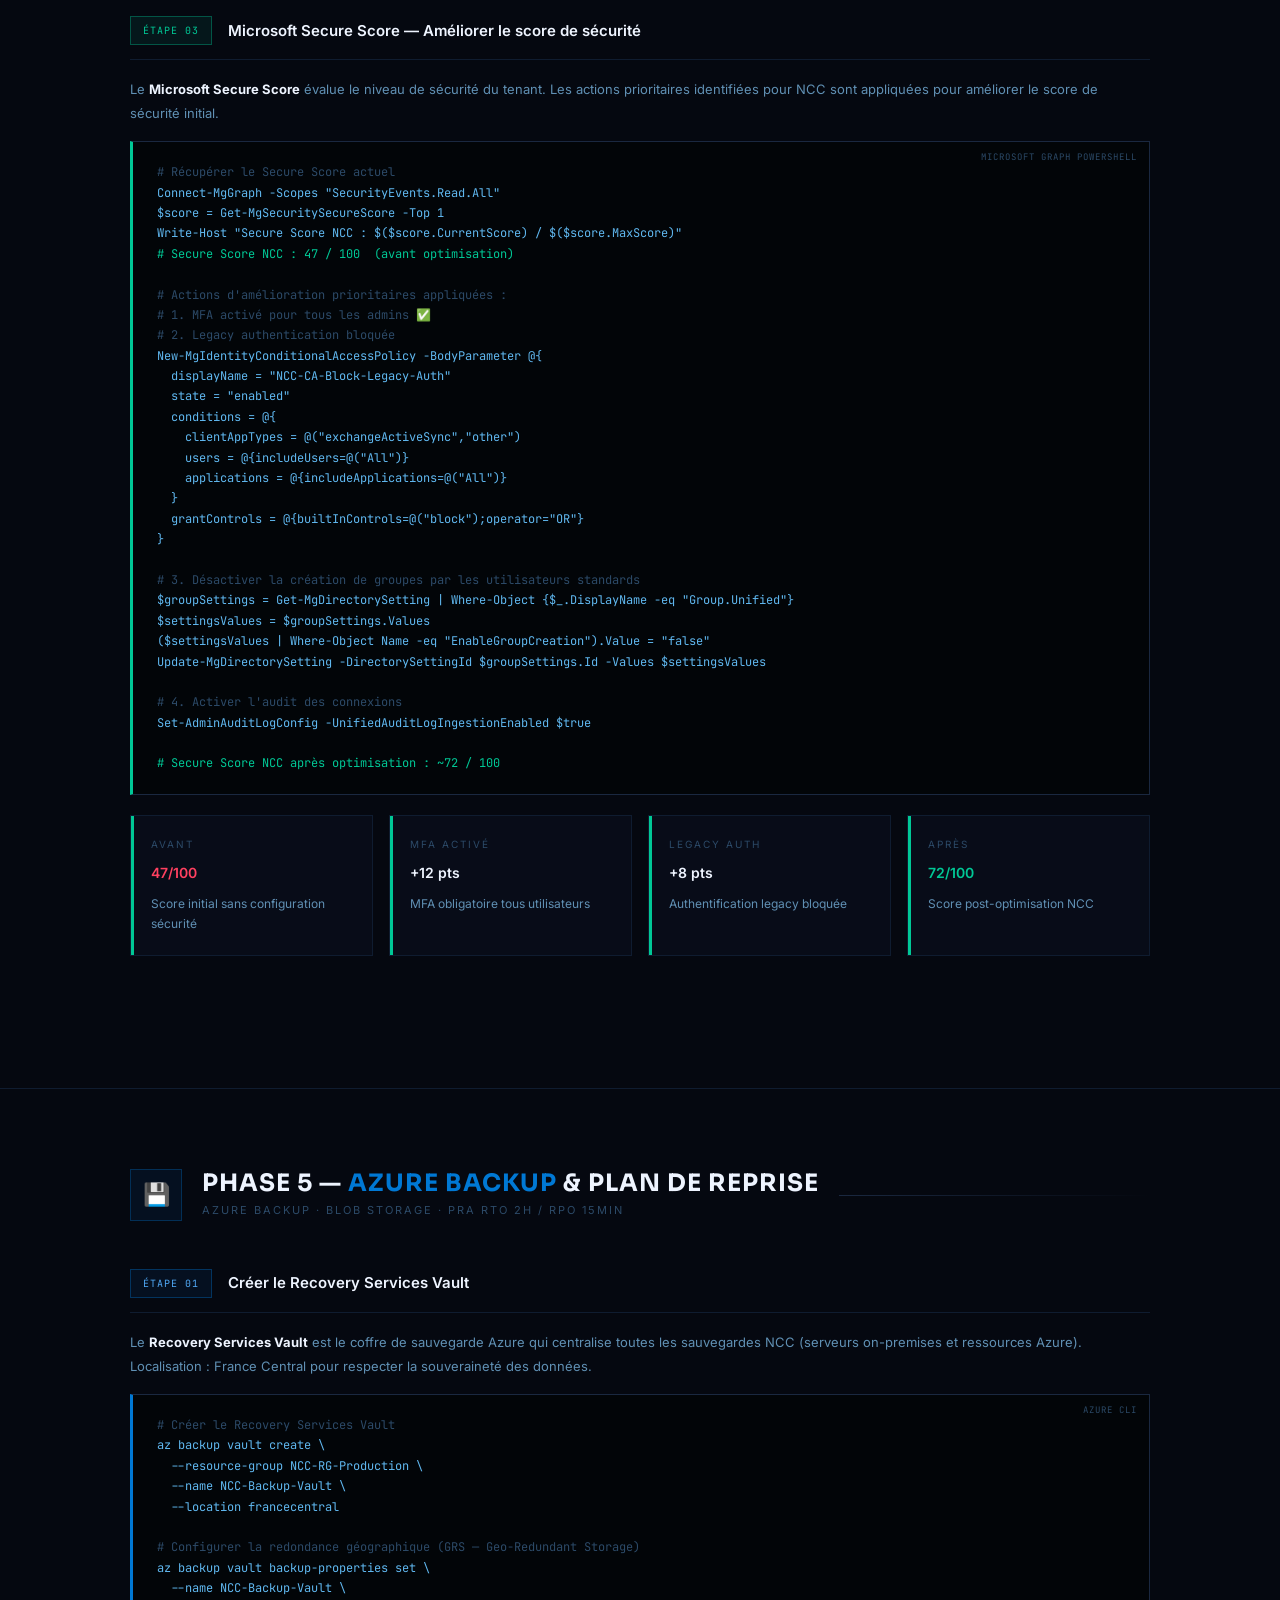
==== commit 5dd2f85d: "Update print statement to display 'Goodbye World'" ====
--- a/projets/cloud-azure-m365.html
+++ b/projets/cloud-azure-m365.html
@@ -1,120 +1,1179 @@
 <!DOCTYPE html>
 <html lang="fr">
 <head>
-  <meta charset="UTF-8" />
-  <meta name="viewport" content="width=device-width, initial-scale=1.0"/>
-  <title>Cloud Azure — Administration M365 — Ranguebaye Nantara</title>
-  <link href="https://fonts.googleapis.com/css2?family=Inter:wght@300;400;500;600;700;800&display=swap" rel="stylesheet"/>
-  <link rel="stylesheet" href="https://cdnjs.cloudflare.com/ajax/libs/font-awesome/6.5.0/css/all.min.css"/>
-  <link rel="stylesheet" href="../assets/css/style.css"/>
+<meta charset="UTF-8">
+<meta name="viewport" content="width=device-width, initial-scale=1.0">
+<title>Cloud Azure & Administration M365 — NTIC CENTER CORPORATION</title>
+<link href="https://fonts.googleapis.com/css2?family=Sora:wght@300;400;500;600;700;800&family=JetBrains+Mono:wght@300;400;600&family=Inter:wght@300;400;500;600&display=swap" rel="stylesheet">
+<style>
+:root{
+  --bg:#050810;--bg2:#080c18;--bg3:#0c1220;--bg4:#101828;
+  --border:#1a2840;--border2:#0f1c30;
+  --azure:#0078d4;--azure2:#005a9e;--azure-l:#50a8f5;
+  --azure-bg:rgba(0,120,212,.08);
+  --m365:#d83b01;--m365-l:#ff6b35;--m365-bg:rgba(216,59,1,.08);
+  --entra:#7b52ab;--entra-l:#a87de0;--entra-bg:rgba(123,82,171,.08);
+  --green:#00c896;--green-bg:rgba(0,200,150,.08);
+  --gold:#f0b429;--red:#ff4060;
+  --text:#c4d8f0;--text2:#6090b4;--text3:#2c4a68;
+  --white:#eef4ff;
+  --mono:'JetBrains Mono',monospace;
+  --head:'Sora',sans-serif;
+  --body:'Inter',sans-serif;
+}
+*{margin:0;padding:0;box-sizing:border-box}
+html{scroll-behavior:smooth}
+body{background:var(--bg);color:var(--text);font-family:var(--body);font-size:13.5px;line-height:1.75;overflow-x:hidden}
+body::after{content:'';position:fixed;inset:0;background:repeating-linear-gradient(0deg,transparent,transparent 3px,rgba(0,120,212,.01) 3px,rgba(0,120,212,.01) 4px);pointer-events:none;z-index:9999}
+
+/* BACK */
+.back-btn{position:fixed;top:20px;left:20px;z-index:200;display:flex;align-items:center;gap:8px;background:rgba(5,8,16,.92);border:1px solid var(--border);color:var(--text2);font-family:var(--mono);font-size:11px;letter-spacing:1px;padding:8px 18px;text-decoration:none;text-transform:uppercase;transition:all .3s;backdrop-filter:blur(12px)}
+.back-btn:hover{border-color:var(--azure);color:var(--azure)}
+.back-btn svg{width:14px;height:14px;flex-shrink:0}
+
+/* HERO */
+.hero{position:relative;min-height:100vh;display:flex;flex-direction:column;justify-content:center;align-items:center;text-align:center;padding:120px 40px 80px;overflow:hidden}
+.hero-bg{position:absolute;inset:0;
+  background:
+    radial-gradient(ellipse 70% 50% at 30% 40%,rgba(0,120,212,.1) 0%,transparent 60%),
+    radial-gradient(ellipse 50% 40% at 70% 60%,rgba(123,82,171,.08) 0%,transparent 60%),
+    radial-gradient(ellipse 40% 30% at 80% 20%,rgba(216,59,1,.06) 0%,transparent 50%)}
+.hero-grid{position:absolute;inset:0;
+  background-image:linear-gradient(rgba(0,120,212,.04) 1px,transparent 1px),linear-gradient(90deg,rgba(0,120,212,.04) 1px,transparent 1px);
+  background-size:60px 60px}
+
+.hero-badge{position:relative;display:inline-flex;align-items:center;gap:10px;background:var(--azure-bg);border:1px solid rgba(0,120,212,.3);color:var(--azure-l);font-family:var(--mono);font-size:10px;letter-spacing:3px;padding:7px 20px;margin-bottom:28px;text-transform:uppercase}
+.hero-badge::before{content:'◈';opacity:.6}
+
+.hero-logo{position:relative;display:flex;align-items:center;justify-content:center;gap:16px;margin-bottom:20px}
+.hero-cloud-icon{width:72px;height:72px;opacity:.9}
+
+.hero-title{position:relative;font-family:var(--head);font-size:clamp(30px,6vw,68px);font-weight:800;color:var(--white);letter-spacing:1px;line-height:1.1;margin-bottom:16px}
+.hero-title .azure{color:var(--azure);text-shadow:0 0 40px rgba(0,120,212,.5)}
+.hero-title .m365{color:var(--m365-l);text-shadow:0 0 30px rgba(216,59,1,.4)}
+
+.hero-subtitle{position:relative;font-size:14px;font-weight:400;color:var(--text2);letter-spacing:3px;text-transform:uppercase;margin-bottom:40px}
+
+.hero-chips{position:relative;display:flex;flex-wrap:wrap;gap:8px;justify-content:center;margin-bottom:40px}
+.chip{font-family:var(--mono);font-size:10px;letter-spacing:1px;padding:5px 14px;border:1px solid var(--border);color:var(--text2);text-transform:uppercase;border-radius:2px}
+.chip.a{border-color:rgba(0,120,212,.4);color:var(--azure-l);background:var(--azure-bg)}
+.chip.m{border-color:rgba(216,59,1,.4);color:var(--m365-l);background:var(--m365-bg)}
+.chip.e{border-color:rgba(123,82,171,.4);color:var(--entra-l);background:var(--entra-bg)}
+.chip.g{border-color:rgba(0,200,150,.4);color:var(--green);background:var(--green-bg)}
+
+.hero-kpis{position:relative;display:grid;grid-template-columns:repeat(4,1fr);gap:1px;background:var(--border2);max-width:700px;width:100%;border:1px solid var(--border2)}
+.kpi{background:var(--bg2);padding:18px 16px;text-align:center}
+.kpi-val{font-family:var(--head);font-size:22px;font-weight:700;margin-bottom:4px}
+.kpi-val.a{color:var(--azure)}.kpi-val.m{color:var(--m365-l)}.kpi-val.e{color:var(--entra-l)}.kpi-val.g{color:var(--green)}
+.kpi-label{font-family:var(--mono);font-size:9px;color:var(--text3);text-transform:uppercase;letter-spacing:2px}
+
+/* NAV */
+.nav{position:sticky;top:0;z-index:100;background:rgba(5,8,16,.95);border-bottom:1px solid var(--border);backdrop-filter:blur(16px)}
+.nav-inner{max-width:1100px;margin:0 auto;padding:0 40px;display:flex;gap:0;overflow-x:auto}
+.nav-a{font-family:var(--mono);font-size:10px;letter-spacing:1px;text-transform:uppercase;padding:15px 20px;color:var(--text3);text-decoration:none;border-bottom:2px solid transparent;transition:all .3s;display:flex;align-items:center;gap:8px;white-space:nowrap}
+.nav-a:hover{color:var(--text)}.nav-a.a:hover{color:var(--azure);border-bottom-color:var(--azure)}
+.nav-a.m:hover{color:var(--m365-l);border-bottom-color:var(--m365-l)}
+.nav-a.e:hover{color:var(--entra-l);border-bottom-color:var(--entra-l)}
+.nav-a.g:hover{color:var(--green);border-bottom-color:var(--green)}
+.ndot{width:5px;height:5px;border-radius:50%;flex-shrink:0}
+.ndot.a{background:var(--azure)}.ndot.m{background:var(--m365-l)}.ndot.e{background:var(--entra-l)}.ndot.g{background:var(--green)}
+
+/* LAYOUT */
+.container{max-width:1100px;margin:0 auto;padding:0 40px}
+.section{padding:80px 0;border-bottom:1px solid var(--border2)}
+.section:last-child{border-bottom:none}
+
+/* SECTION HEADER */
+.sh{display:flex;align-items:flex-start;gap:20px;margin-bottom:48px}
+.sh-icon{width:52px;height:52px;display:flex;align-items:center;justify-content:center;font-size:22px;flex-shrink:0}
+.sh-icon.a{background:var(--azure-bg);border:1px solid rgba(0,120,212,.3)}
+.sh-icon.m{background:var(--m365-bg);border:1px solid rgba(216,59,1,.3)}
+.sh-icon.e{background:var(--entra-bg);border:1px solid rgba(123,82,171,.3)}
+.sh-icon.g{background:var(--green-bg);border:1px solid rgba(0,200,150,.3)}
+.sh-text{}
+.sh-title{font-family:var(--head);font-size:clamp(16px,3vw,24px);font-weight:700;color:var(--white);letter-spacing:1px;text-transform:uppercase;line-height:1.2}
+.sh-title .a{color:var(--azure)}.sh-title .m{color:var(--m365-l)}.sh-title .e{color:var(--entra-l)}.sh-title .g{color:var(--green)}
+.sh-sub{font-size:11px;color:var(--text3);letter-spacing:2px;margin-top:4px;text-transform:uppercase}
+.sh-line{flex:1;height:1px;background:linear-gradient(90deg,var(--border) 0%,transparent 100%);margin-top:26px}
+
+/* CONTEXT BOX */
+.ctx{background:var(--bg2);border:1px solid var(--border);padding:28px 32px;margin-bottom:40px;position:relative;overflow:hidden}
+.ctx::before{content:'';position:absolute;top:0;left:0;width:4px;height:100%;background:linear-gradient(180deg,var(--azure),var(--entra-l))}
+.ctx-title{font-family:var(--head);font-size:12px;font-weight:600;color:var(--azure-l);letter-spacing:3px;text-transform:uppercase;margin-bottom:12px}
+.ctx p{font-size:13px;color:var(--text2);line-height:1.8;margin-bottom:8px}
+.ctx p:last-child{margin-bottom:0}
+.ctx strong{color:var(--white)}
+
+/* STEP */
+.step{margin-bottom:52px}
+.step-hd{display:flex;align-items:center;gap:16px;margin-bottom:18px;padding-bottom:14px;border-bottom:1px solid var(--border2)}
+.sn{font-family:var(--mono);font-size:10px;padding:5px 12px;flex-shrink:0;letter-spacing:1px}
+.sn.a{background:var(--azure-bg);border:1px solid rgba(0,120,212,.35);color:var(--azure-l)}
+.sn.m{background:var(--m365-bg);border:1px solid rgba(216,59,1,.35);color:var(--m365-l)}
+.sn.e{background:var(--entra-bg);border:1px solid rgba(123,82,171,.35);color:var(--entra-l)}
+.sn.g{background:var(--green-bg);border:1px solid rgba(0,200,150,.35);color:var(--green)}
+.st{font-family:var(--body);font-size:15px;font-weight:600;color:var(--white)}
+.sb{font-size:13px;color:var(--text2);line-height:1.8;margin-bottom:16px;padding-left:0}
+.sb strong{color:var(--white)}.sb code{font-family:var(--mono);color:#90d4b8;background:rgba(0,200,150,.07);padding:1px 6px;font-size:11.5px;border-radius:2px}
+
+/* CODE */
+.code{background:#020508;border:1px solid var(--border);padding:20px 24px;margin:0 0 20px;overflow-x:auto;position:relative}
+.code.a{border-left:3px solid var(--azure)}.code.m{border-left:3px solid var(--m365-l)}.code.e{border-left:3px solid var(--entra-l)}.code.g{border-left:3px solid var(--green)}
+.code pre{font-family:var(--mono);font-size:12px;color:#90cce8;white-space:pre-wrap;line-height:1.7}
+.code pre .cmd{color:#60b8f0}.code pre .cmt{color:var(--text3)}.code pre .val{color:#f0c060}.code pre .kw{color:var(--azure-l)}.code pre .ok{color:var(--green)}.code pre .ps1{color:#a87de0}.code pre .json{color:#e0a060}
+.clabel{position:absolute;top:8px;right:12px;font-family:var(--mono);font-size:9px;letter-spacing:1px;color:var(--text3);text-transform:uppercase}
+
+/* PATH */
+.path{display:flex;align-items:center;gap:6px;font-family:var(--mono);font-size:11px;color:var(--text3);padding:8px 16px;background:var(--bg3);border:1px solid var(--border2);margin-bottom:16px}
+.path span{color:var(--azure-l)}.path .sep{opacity:.4}
+
+/* CARDS */
+.cards{display:grid;gap:16px;margin-bottom:32px}
+.cards.two{grid-template-columns:1fr 1fr}.cards.three{grid-template-columns:1fr 1fr 1fr}.cards.four{grid-template-columns:repeat(4,1fr)}
+.card{background:var(--bg2);border:1px solid var(--border2);padding:20px;position:relative;overflow:hidden}
+.card::before{content:'';position:absolute;top:0;left:0;width:3px;height:100%}
+.card.a::before{background:var(--azure)}.card.m::before{background:var(--m365-l)}.card.e::before{background:var(--entra-l)}.card.g::before{background:var(--green)}.card.gold::before{background:var(--gold)}
+.cl{font-size:10px;letter-spacing:2px;color:var(--text3);text-transform:uppercase;margin-bottom:8px}
+.ct{font-size:14px;font-weight:600;color:var(--white);margin-bottom:8px}
+.cb{font-size:12px;color:var(--text2);line-height:1.7}
+.cb code{font-family:var(--mono);color:#90d4b8;background:rgba(0,200,150,.07);padding:1px 5px;font-size:11px}
+
+/* TABLE */
+.tbl{width:100%;border-collapse:collapse;margin-bottom:28px;font-size:12px}
+.tbl th{background:var(--azure-bg);border:1px solid rgba(0,120,212,.2);color:var(--azure-l);font-weight:600;letter-spacing:1px;padding:10px 16px;text-align:left;text-transform:uppercase}
+.tbl td{border:1px solid var(--border2);padding:10px 16px;color:var(--text2)}
+.tbl tr:hover td{background:rgba(0,120,212,.03)}.tbl .mono{font-family:var(--mono);color:#90d4b8}.tbl .tag{display:inline-block;font-family:var(--mono);font-size:10px;padding:2px 8px;margin:1px;border:1px solid}
+.tag.a{border-color:rgba(0,120,212,.3);color:var(--azure-l)}.tag.m{border-color:rgba(216,59,1,.3);color:var(--m365-l)}.tag.g{border-color:rgba(0,200,150,.3);color:var(--green)}
+
+/* NOTE */
+.note{display:flex;gap:12px;padding:12px 18px;margin-bottom:18px;font-size:12px}
+.note.warn{background:rgba(240,180,41,.07);border-left:3px solid var(--gold);color:var(--gold)}
+.note.info{background:var(--azure-bg);border-left:3px solid var(--azure);color:var(--azure-l)}
+.note.ok{background:var(--green-bg);border-left:3px solid var(--green);color:var(--green)}
+.note.danger{background:rgba(255,64,96,.07);border-left:3px solid var(--red);color:var(--red)}
+
+/* ARCH */
+.arch{background:var(--bg2);border:1px solid var(--border);padding:40px;margin-bottom:32px}
+.arch-title{font-family:var(--mono);font-size:10px;letter-spacing:3px;color:var(--text3);text-transform:uppercase;margin-bottom:28px;text-align:center}
+.arch-rows{display:flex;flex-direction:column;align-items:center;gap:0}
+.arch-row{display:flex;align-items:center;justify-content:center;gap:12px;width:100%}
+.arch-node{background:var(--bg3);border:1px solid var(--border);padding:14px 18px;text-align:center;min-width:150px}
+.arch-node.a{border-color:rgba(0,120,212,.5)}.arch-node.m{border-color:rgba(216,59,1,.4)}.arch-node.e{border-color:rgba(123,82,171,.4)}.arch-node.g{border-color:rgba(0,200,150,.4)}
+.an-title{font-family:var(--head);font-size:12px;font-weight:700;color:var(--white);margin-bottom:4px}
+.an-sub{font-family:var(--mono);font-size:10px;color:var(--text3)}
+.arch-arr{display:flex;flex-direction:column;align-items:center;padding:6px 0}
+.arch-arr-line{width:1px;height:24px;background:var(--border);opacity:.6}
+.arch-arr-lbl{font-family:var(--mono);font-size:9px;color:var(--text3);letter-spacing:1px;text-align:center}
+.arch-h{width:40px;height:1px;background:var(--border);opacity:.6}
+
+/* CHECKLIST */
+.chk{list-style:none;margin-bottom:24px}
+.chk li{display:flex;gap:12px;align-items:flex-start;padding:8px 0;border-bottom:1px solid var(--border2);font-size:12px;color:var(--text2)}
+.ck{font-size:13px;flex-shrink:0;margin-top:1px}
+.ck.a{color:var(--azure)}.ck.m{color:var(--m365-l)}.ck.e{color:var(--entra-l)}.ck.g{color:var(--green)}
+
+/* DIV */
+.div{height:1px;background:linear-gradient(90deg,transparent,var(--border),transparent);margin:40px 0}
+
+/* FOOTER */
+.footer{padding:60px 0;text-align:center;border-top:1px solid var(--border2)}
+.footer-logo{font-family:var(--head);font-size:26px;font-weight:800;letter-spacing:3px;margin-bottom:12px}
+.footer-logo .a{color:var(--azure)}.footer-logo .m{color:var(--m365-l)}
+.footer-sub{font-size:11px;color:var(--text3);letter-spacing:1px}
+
+@media(max-width:768px){
+  .cards.two,.cards.three,.cards.four{grid-template-columns:1fr}
+  .container{padding:0 20px}.hero{padding:90px 20px 60px}
+  .hero-kpis{grid-template-columns:1fr 1fr}.nav-inner{overflow-x:auto}
+  .back-btn{top:10px;left:10px;padding:6px 12px}
+}
+</style>
 </head>
 <body>
 
-<!-- ══ NAV ══════════════════════════════════════ -->
+<!-- BACK -->
+<a href="../index.html" class="back-btn">
+  <svg viewBox="0 0 24 24" fill="none" stroke="currentColor" stroke-width="2"><path d="M19 12H5M12 19l-7-7 7-7"/></svg>
+  Portfolio
+</a>
+
+<!-- HERO -->
+<section class="hero">
+  <div class="hero-bg"></div>
+  <div class="hero-grid"></div>
+
+  <div class="hero-badge">NTIC CENTER CORPORATION — Projet Cloud &amp; Identités</div>
+
+  <div class="hero-logo">
+    <svg class="hero-cloud-icon" viewBox="0 0 72 72" fill="none" xmlns="http://www.w3.org/2000/svg">
+      <rect x="4" y="4" width="30" height="30" fill="#f25022"/><rect x="38" y="4" width="30" height="30" fill="#7fba00"/>
+      <rect x="4" y="38" width="30" height="30" fill="#00a4ef"/><rect x="38" y="38" width="30" height="30" fill="#ffb900"/>
+    </svg>
+  </div>
+
+  <h1 class="hero-title">
+    <span class="azure">Cloud Azure</span><br>
+    Administration <span class="m365">Microsoft 365</span>
+  </h1>
+
+  <p class="hero-subtitle">Hybridation, Identités &amp; Sécurité Cloud — NTIC CENTER CORPORATION</p>
+
+  <div class="hero-chips">
+    <span class="chip a">Azure AD / Entra ID</span>
+    <span class="chip a">Azure Virtual Network</span>
+    <span class="chip a">Azure Backup</span>
+    <span class="chip a">Azure Monitor</span>
+    <span class="chip m">Microsoft 365 E3</span>
+    <span class="chip m">Exchange Online</span>
+    <span class="chip m">SharePoint / Teams</span>
+    <span class="chip m">Intune MDM</span>
+    <span class="chip e">AD Connect v2</span>
+    <span class="chip e">Conditional Access</span>
+    <span class="chip e">MFA / SSPR</span>
+    <span class="chip g">Defender for M365</span>
+    <span class="chip g">DLP / Purview</span>
+    <span class="chip g">PRA / Sauvegarde</span>
+  </div>
+
+  <div class="hero-kpis">
+    <div class="kpi"><div class="kpi-val a">50+</div><div class="kpi-label">Utilisateurs M365</div></div>
+    <div class="kpi"><div class="kpi-val m">8</div><div class="kpi-label">Services déployés</div></div>
+    <div class="kpi"><div class="kpi-val e">100%</div><div class="kpi-label">Hybridation AD</div></div>
+    <div class="kpi"><div class="kpi-val g">RTO 2h</div><div class="kpi-label">Plan de reprise</div></div>
+  </div>
+</section>
+
+<!-- NAV -->
 <nav class="nav">
+  <div class="nav-inner">
+    <a href="#contexte"   class="nav-a a"><span class="ndot a"></span>Contexte NCC</a>
+    <a href="#tenant"     class="nav-a a"><span class="ndot a"></span>Tenant Azure</a>
+    <a href="#entra"      class="nav-a e"><span class="ndot e"></span>Entra ID &amp; AD Connect</a>
+    <a href="#m365"       class="nav-a m"><span class="ndot m"></span>Microsoft 365</a>
+    <a href="#securite"   class="nav-a g"><span class="ndot g"></span>Sécurité Cloud</a>
+    <a href="#backup"     class="nav-a a"><span class="ndot a"></span>Backup &amp; PRA</a>
+    <a href="#synthese"   class="nav-a g"><span class="ndot g"></span>Synthèse</a>
+  </div>
+</nav>
+
+<main>
+
+<!-- ════ CONTEXTE NCC ════ -->
+<section class="section" id="contexte">
+<div class="container">
+
+  <div class="sh">
+    <div class="sh-icon a">🏢</div>
+    <div class="sh-text">
+      <h2 class="sh-title">Contexte — <span class="a">NTIC CENTER CORPORATION</span></h2>
+      <p class="sh-sub">PME numérique — Saint-Denis (93) — Infrastructure hybride</p>
+    </div>
+    <div class="sh-line"></div>
+  </div>
+
+  <div class="ctx">
+    <div class="ctx-title">// Présentation de l'entreprise</div>
+    <p><strong>NTIC CENTER CORPORATION (NCC)</strong> est une entreprise de services du numérique basée à Saint-Denis (93), spécialisée en cybersécurité, cloud computing, infogérance et formation IT. Elle opère sur trois axes géographiques : un <strong>datacenter local à Paris</strong>, un <strong>site distant à Abidjan</strong> (connecté par VPN IPSec), et une extension <strong>cloud Microsoft Azure</strong> pour la sauvegarde et le Plan de Reprise d'Activité.</p>
+    <p>Dans le cadre de la <strong>Mission 2 du Projet d'Étude Professionnel ERIS / IMIE</strong>, j'ai participé en tant qu'Administrateur Systèmes &amp; Réseaux Junior à l'extension cloud de l'infrastructure NCC existante, en déployant et administrant l'ensemble de l'environnement <strong>Microsoft 365 et Azure</strong>.</p>
+    <p><strong>Problématique :</strong> Comment étendre une infrastructure on-premises Windows Server (ncc.local) vers le cloud Microsoft tout en garantissant la continuité de service, la sécurité des identités et la conformité RGPD ?</p>
+  </div>
+
+  <div class="arch">
+    <div class="arch-title">// Architecture hybride NCC — Vue d'ensemble</div>
+    <div class="arch-rows">
+      <div class="arch-row">
+        <div class="arch-node m">
+          <div class="an-title">Microsoft 365</div>
+          <div class="an-sub">Exchange / Teams / SP</div>
+        </div>
+        <div class="arch-h"></div>
+        <div class="arch-node a" style="min-width:200px;border-color:rgba(0,120,212,.7)">
+          <div class="an-title">Azure Tenant NCC</div>
+          <div class="an-sub">Entra ID · Backup · Monitor</div>
+        </div>
+        <div class="arch-h"></div>
+        <div class="arch-node g">
+          <div class="an-title">Defender M365</div>
+          <div class="an-sub">SIEM · DLP · Purview</div>
+        </div>
+      </div>
+      <div class="arch-arr"><div class="arch-arr-line"></div><div class="arch-arr-lbl">AD Connect v2 / Synchronisation</div><div class="arch-arr-line"></div></div>
+      <div class="arch-row">
+        <div class="arch-node e" style="min-width:200px">
+          <div class="an-title">Entra ID (Azure AD)</div>
+          <div class="an-sub">Identités hybrides · MFA · CA</div>
+        </div>
+      </div>
+      <div class="arch-arr"><div class="arch-arr-line"></div><div class="arch-arr-lbl">Azure VPN Gateway / Site-to-Site</div><div class="arch-arr-line"></div></div>
+      <div class="arch-row" style="gap:40px">
+        <div class="arch-node a">
+          <div class="an-title">AD-DC01 Paris</div>
+          <div class="an-sub">ncc.local · 10.10.10.10</div>
+        </div>
+        <div class="arch-node a">
+          <div class="an-title">AD-DC02 Paris</div>
+          <div class="an-sub">ncc.local · 10.10.10.11</div>
+        </div>
+        <div class="arch-node" style="border-color:rgba(255,185,0,.4)">
+          <div class="an-title">Site Abidjan</div>
+          <div class="an-sub">VPN IPSec · 10.10.40.0/24</div>
+        </div>
+      </div>
+    </div>
+  </div>
+
+  <div class="cards three">
+    <div class="card a"><div class="cl">Objectif Cloud</div><div class="ct">Extension hybride Azure</div><div class="cb">Étendre l'AD on-premises <code>ncc.local</code> vers Entra ID, déployer Azure Backup et VPN Gateway pour le PRA avec RTO 2h / RPO 15min.</div></div>
+    <div class="card m"><div class="cl">Objectif Productivité</div><div class="ct">Microsoft 365 E3</div><div class="cb">Déployer Exchange Online, Teams, SharePoint et OneDrive pour 50+ utilisateurs NCC avec politiques DLP et conformité RGPD.</div></div>
+    <div class="card g"><div class="cl">Objectif Sécurité</div><div class="ct">Defender &amp; Zero Trust</div><div class="cb">Activer MFA obligatoire, accès conditionnel, Defender for Microsoft 365 et Microsoft Purview pour la protection des données.</div></div>
+  </div>
+
+</div>
+</section>
+
+<!-- ════ TENANT AZURE ════ -->
+<section class="section" id="tenant">
+<div class="container">
+
+  <div class="sh">
+    <div class="sh-icon a">☁️</div>
+    <div class="sh-text">
+      <h2 class="sh-title">Phase 1 — Création du <span class="a">Tenant Azure</span></h2>
+      <p class="sh-sub">Souscription · Tenant · Virtual Network · DNS personnalisé</p>
+    </div>
+    <div class="sh-line"></div>
+  </div>
+
+  <!-- ÉTAPE 1 -->
+  <div class="step">
+    <div class="step-hd"><span class="sn a">ÉTAPE 01</span><span class="st">Créer le compte Azure et la souscription</span></div>
+    <p class="sb">Création d'un compte Azure via <strong>portal.azure.com</strong>. Pour NCC, une souscription <strong>Pay-As-You-Go</strong> est utilisée avec activation des crédits Microsoft pour partenaires. Le tenant est configuré avec le nom de domaine initial <code>nticcentercorporation.onmicrosoft.com</code>.</p>
+    <div class="path">portal.azure.com <span class="sep">→</span> <span>Créer une ressource</span> <span class="sep">→</span> <span>Abonnement Azure</span></div>
+    <div class="code a">
+      <div class="clabel">Azure CLI</div>
+      <pre><span class="cmt"># Connexion au tenant NCC</span>
+<span class="cmd">az login --tenant nticcentercorporation.onmicrosoft.com</span>
+
+<span class="cmt"># Vérifier la souscription active</span>
+<span class="cmd">az account show</span>
+<span class="json">{
+  "name": "NCC-Production",
+  "tenantId": "xxxxxxxx-xxxx-xxxx-xxxx-xxxxxxxxxxxx",
+  "state": "Enabled"
+}</span>
+
+<span class="cmt"># Définir la souscription par défaut</span>
+<span class="cmd">az account set --subscription "NCC-Production"</span></pre>
+    </div>
+  </div>
+
+  <!-- ÉTAPE 2 -->
+  <div class="step">
+    <div class="step-hd"><span class="sn a">ÉTAPE 02</span><span class="st">Ajouter le domaine personnalisé ncc-corp.fr</span></div>
+    <p class="sb">Ajout du domaine <strong>ncc-corp.fr</strong> au tenant Azure pour que les UPN des utilisateurs correspondent au domaine de l'entreprise. La vérification se fait par enregistrement TXT DNS chez le registrar.</p>
+    <div class="path">Entra ID <span class="sep">→</span> <span>Noms de domaine personnalisés</span> <span class="sep">→</span> <span>Ajouter un domaine personnalisé</span></div>
+    <div class="code a">
+      <div class="clabel">Azure CLI</div>
+      <pre><span class="cmt"># Ajouter le domaine personnalisé</span>
+<span class="cmd">az ad domain create --domain-name ncc-corp.fr</span>
+
+<span class="cmt"># Vérifier la propagation DNS (enregistrement TXT requis chez le registrar)</span>
+<span class="cmt"># Enregistrement à créer : Type TXT  Nom: @  Valeur: MS=msXXXXXXXX</span>
+
+<span class="cmt"># Après propagation DNS, vérifier le domaine</span>
+<span class="cmd">az ad domain verify --domain-name ncc-corp.fr</span>
+<span class="ok"># Résultat attendu : "isVerified": true</span>
+
+<span class="cmt"># Définir comme domaine principal</span>
+<span class="cmd">az rest --method POST --url "https://graph.microsoft.com/v1.0/domains/ncc-corp.fr/promote"</span></pre>
+    </div>
+  </div>
+
+  <!-- ÉTAPE 3 -->
+  <div class="step">
+    <div class="step-hd"><span class="sn a">ÉTAPE 03</span><span class="st">Créer le Resource Group et le Virtual Network</span></div>
+    <p class="sb">Création du <strong>Resource Group NCC-RG-Production</strong> et du Virtual Network Azure pour héberger les ressources cloud NCC. Le réseau Azure est segmenté pour permettre le VPN site-to-site vers le datacenter de Paris.</p>
+    <div class="code a">
+      <div class="clabel">Azure CLI — PowerShell</div>
+      <pre><span class="cmt"># Créer le Resource Group principal</span>
+<span class="cmd">az group create \
+  --name NCC-RG-Production \
+  --location francecentral \
+  --tags "Projet=NCC" "Env=Production" "Owner=Ranguebaye.NANTARA"</span>
+
+<span class="cmt"># Créer le Virtual Network Azure (10.0.0.0/16)</span>
+<span class="cmd">az network vnet create \
+  --resource-group NCC-RG-Production \
+  --name NCC-VNet-Azure \
+  --address-prefix 10.0.0.0/16 \
+  --subnet-name NCC-Subnet-Servers \
+  --subnet-prefix 10.0.1.0/24 \
+  --location francecentral</span>
+
+<span class="cmt"># Ajouter subnet pour Azure Gateway</span>
+<span class="cmd">az network vnet subnet create \
+  --resource-group NCC-RG-Production \
+  --vnet-name NCC-VNet-Azure \
+  --name GatewaySubnet \
+  --address-prefix 10.0.255.0/27</span>
+
+<span class="cmt"># Vérifier la configuration</span>
+<span class="cmd">az network vnet show --resource-group NCC-RG-Production --name NCC-VNet-Azure --output table</span></pre>
+    </div>
+  </div>
+
+  <!-- ÉTAPE 4 : VPN Gateway -->
+  <div class="step">
+    <div class="step-hd"><span class="sn a">ÉTAPE 04</span><span class="st">Déployer le VPN Gateway Azure (Site-to-Site)</span></div>
+    <p class="sb">Configuration de la <strong>Azure VPN Gateway</strong> pour établir un tunnel VPN IPSec entre le datacenter NCC de Paris (pfSense) et Azure. Cette connexion permet la synchronisation AD Connect et l'accès aux ressources cloud depuis le réseau local.</p>
+    <div class="code a">
+      <div class="clabel">Azure CLI</div>
+      <pre><span class="cmt"># Créer une IP publique pour la gateway</span>
+<span class="cmd">az network public-ip create \
+  --resource-group NCC-RG-Production \
+  --name NCC-VPN-GW-PIP \
+  --allocation-method Static \
+  --sku Standard</span>
+
+<span class="cmt"># Créer la VPN Gateway (VpnGw1 = SKU de base, ~30 min de déploiement)</span>
+<span class="cmd">az network vnet-gateway create \
+  --resource-group NCC-RG-Production \
+  --name NCC-VPN-Gateway \
+  --vnet NCC-VNet-Azure \
+  --gateway-type Vpn \
+  --vpn-type RouteBased \
+  --sku VpnGw1 \
+  --public-ip-addresses NCC-VPN-GW-PIP \
+  --no-wait</span>
+
+<span class="cmt"># Créer la Local Network Gateway (représente le site Paris)</span>
+<span class="cmd">az network local-gateway create \
+  --resource-group NCC-RG-Production \
+  --name NCC-LNG-Paris \
+  --gateway-ip-address &lt;IP_PUBLIQUE_PFSENSE_PARIS&gt; \
+  --local-address-prefixes 10.10.0.0/16</span>
+
+<span class="cmt"># Créer la connexion VPN S2S</span>
+<span class="cmd">az network vpn-connection create \
+  --resource-group NCC-RG-Production \
+  --name NCC-VPN-Paris-to-Azure \
+  --vnet-gateway1 NCC-VPN-Gateway \
+  --local-gateway2 NCC-LNG-Paris \
+  --connection-type IPSec \
+  --shared-key "NCC@AzureVPN2024!"</span></pre>
+    </div>
+
+    <div class="cards two">
+      <div class="card a"><div class="cl">Réseau Paris (On-Prem)</div><div class="cb">Adresse : <code>10.10.0.0/16</code><br>Passerelle pfSense : <code>10.10.10.1</code><br>DC01 : <code>10.10.10.10</code> / DC02 : <code>10.10.10.11</code></div></div>
+      <div class="card a"><div class="cl">Réseau Azure (Cloud)</div><div class="cb">VNet : <code>10.0.0.0/16</code><br>Subnet Servers : <code>10.0.1.0/24</code><br>Gateway Subnet : <code>10.0.255.0/27</code></div></div>
+    </div>
+
+    <div class="note info">💡 La VPN Gateway prend environ 30 à 45 minutes pour se déployer. Le statut peut être suivi avec <code>az network vnet-gateway show --name NCC-VPN-Gateway --resource-group NCC-RG-Production --query provisioningState</code></div>
+  </div>
+
+</div>
+</section>
+
+<!-- ════ ENTRA ID / AD CONNECT ════ -->
+<section class="section" id="entra">
+<div class="container">
+
+  <div class="sh">
+    <div class="sh-icon e">🔑</div>
+    <div class="sh-text">
+      <h2 class="sh-title">Phase 2 — <span class="e">Entra ID</span> &amp; AD Connect</h2>
+      <p class="sh-sub">Synchronisation hybride · MFA · Accès conditionnel · SSPR</p>
+    </div>
+    <div class="sh-line"></div>
+  </div>
+
+  <!-- ÉTAPE 1 : AD Connect -->
+  <div class="step">
+    <div class="step-hd"><span class="sn e">ÉTAPE 01</span><span class="st">Installer Microsoft Entra Connect v2 (AD Connect)</span></div>
+    <p class="sb">Installation d'<strong>Entra Connect v2</strong> sur le serveur <code>AD-DC01</code> de Paris pour synchroniser les comptes et groupes Active Directory <code>ncc.local</code> vers Entra ID (Azure AD). Le compte de service dédié est créé avec les droits minimaux nécessaires.</p>
+    <div class="note warn">⚠ Entra Connect doit être installé sur un serveur <strong>membre du domaine ncc.local</strong>, non directement sur un DC. Ici, on l'installe sur AD-DC01 pour simplification — en production, utiliser un serveur dédié.</div>
+    <div class="code e">
+      <div class="clabel">PowerShell — AD-DC01</div>
+      <pre><span class="cmt"># Créer le compte de service pour AD Connect</span>
+<span class="cmd">New-ADUser `
+  -Name "svc-adconnect" `
+  -SamAccountName "svc-adconnect" `
+  -UserPrincipalName "svc-adconnect@ncc.local" `
+  -AccountPassword (ConvertTo-SecureString "NCC@ADConnect2024!" -AsPlainText -Force) `
+  -PasswordNeverExpires $true `
+  -CannotChangePassword $true `
+  -Enabled $true `
+  -Path "OU=ServiceAccounts,DC=ncc,DC=local"</span>
+
+<span class="cmt"># Ajouter au groupe Administrateurs du domaine (droits requis pour la synchro)</span>
+<span class="cmd">Add-ADGroupMember -Identity "Domain Admins" -Members "svc-adconnect"</span>
+
+<span class="cmt"># Télécharger Entra Connect depuis Microsoft</span>
+<span class="cmt"># URL : https://www.microsoft.com/en-us/download/details.aspx?id=47594</span>
+
+<span class="cmt"># Installation silencieuse (lancer AzureADConnect.msi en interface)</span>
+<span class="cmt"># Configuration recommandée : Express Settings pour lab, Custom pour production</span></pre>
+    </div>
+
+    <div class="path">Entra Connect Setup <span class="sep">→</span> <span>Custom</span> <span class="sep">→</span> <span>Password Hash Synchronization</span> <span class="sep">→</span> <span>ncc.local</span></div>
+
+    <div class="code e">
+      <div class="clabel">PowerShell — Vérification synchro</div>
+      <pre><span class="cmt"># Forcer une synchronisation immédiate après installation</span>
+<span class="cmd">Import-Module ADSync</span>
+<span class="cmd">Start-ADSyncSyncCycle -PolicyType Initial</span>
+<span class="ok"># Synchronisation initiale complète (~10-20 min selon le nombre d'objets)</span>
+
+<span class="cmt"># Synchronisation delta (incrémentale — à utiliser ensuite)</span>
+<span class="cmd">Start-ADSyncSyncCycle -PolicyType Delta</span>
+
+<span class="cmt"># Vérifier le statut de la dernière synchro</span>
+<span class="cmd">Get-ADSyncScheduler</span>
+<span class="cmt"># SyncCycleEnabled  : True</span>
+<span class="cmt"># NextSyncCyclePolicyType : Delta</span>
+<span class="cmt"># NextSyncCycleStartTimeInUTC : ... (toutes les 30 min par défaut)</span>
+
+<span class="cmt"># Vérifier les erreurs de synchronisation</span>
+<span class="cmd">Get-ADSyncAADCompanyFeature</span>
+<span class="cmd">Get-MsolUser -All | Where-Object {$_.LastDirSyncTime -ne $null} | Select-Object DisplayName, UserPrincipalName, LastDirSyncTime | Sort-Object LastDirSyncTime -Descending</span></pre>
+    </div>
+  </div>
+
+  <!-- ÉTAPE 2 : UPN suffix -->
+  <div class="step">
+    <div class="step-hd"><span class="sn e">ÉTAPE 02</span><span class="st">Configurer le suffixe UPN ncc-corp.fr dans l'AD local</span></div>
+    <p class="sb">Avant la synchronisation, les utilisateurs doivent avoir un <strong>UPN matching le domaine vérifié</strong> dans Azure. On ajoute le suffixe <code>ncc-corp.fr</code> à l'AD local et on met à jour les UPN des utilisateurs existants.</p>
+    <div class="code e">
+      <div class="clabel">PowerShell — AD-DC01 (ncc.local)</div>
+      <pre><span class="cmt"># Ajouter le suffixe UPN au domaine AD</span>
+<span class="cmd">Get-ADForest | Set-ADForest -UPNSuffixes @{Add="ncc-corp.fr"}</span>
+
+<span class="cmt"># Vérifier les suffixes disponibles</span>
+<span class="cmd">(Get-ADForest).UPNSuffixes</span>
+<span class="ok"># ncc-corp.fr</span>
+
+<span class="cmt"># Mettre à jour le suffixe UPN de tous les utilisateurs existants</span>
+<span class="cmd">Get-ADUser -Filter * -SearchBase "OU=Utilisateurs,DC=ncc,DC=local" | ForEach-Object {
+  $newUPN = $_.SamAccountName + "@ncc-corp.fr"
+  Set-ADUser $_ -UserPrincipalName $newUPN
+  Write-Host "Mis à jour : $newUPN" -ForegroundColor Green
+}</span>
+
+<span class="cmt"># Exemple : ranguebaye.nantara@ncc-corp.fr</span>
+<span class="cmt"># Vérification d'un utilisateur</span>
+<span class="cmd">Get-ADUser -Identity "ranguebaye.nantara" -Properties UserPrincipalName | Select UserPrincipalName</span>
+<span class="ok"># UserPrincipalName : ranguebaye.nantara@ncc-corp.fr</span></pre>
+    </div>
+  </div>
+
+  <!-- ÉTAPE 3 : MFA -->
+  <div class="step">
+    <div class="step-hd"><span class="sn e">ÉTAPE 03</span><span class="st">Activer l'Authentification Multifacteur (MFA) obligatoire</span></div>
+    <p class="sb">Déploiement du <strong>MFA Microsoft Authenticator</strong> pour l'ensemble des utilisateurs NCC via une politique d'accès conditionnel. Le MFA est imposé pour tous les accès M365 et Azure, avec exclusion des comptes de service.</p>
+    <div class="path">Entra ID <span class="sep">→</span> <span>Sécurité</span> <span class="sep">→</span> <span>Accès conditionnel</span> <span class="sep">→</span> <span>Nouvelle stratégie</span></div>
+    <div class="code e">
+      <div class="clabel">Microsoft Graph PowerShell</div>
+      <pre><span class="cmt"># Connexion à Microsoft Graph avec les droits nécessaires</span>
+<span class="cmd">Connect-MgGraph -Scopes "Policy.ReadWrite.ConditionalAccess", "Application.Read.All"</span>
+
+<span class="cmt"># Créer la politique d'accès conditionnel MFA obligatoire</span>
+<span class="cmd">$policy = @{
+  displayName = "NCC-CA-MFA-AllUsers"
+  state = "enabled"
+  conditions = @{
+    users = @{
+      includeUsers = @("All")
+      excludeGroups = @("&lt;ID_GROUPE_COMPTES_SERVICE&gt;")
+    }
+    applications = @{
+      includeApplications = @("All")
+    }
+    clientAppTypes = @("all")
+  }
+  grantControls = @{
+    operator = "OR"
+    builtInControls = @("mfa")
+  }
+}
+New-MgIdentityConditionalAccessPolicy -BodyParameter $policy</span>
+
+<span class="cmt"># Vérifier les politiques d'accès conditionnel actives</span>
+<span class="cmd">Get-MgIdentityConditionalAccessPolicy | Select-Object DisplayName, State | Format-Table</span>
+<span class="ok"># NCC-CA-MFA-AllUsers    enabled</span></pre>
+    </div>
+  </div>
+
+  <!-- ÉTAPE 4 : SSPR -->
+  <div class="step">
+    <div class="step-hd"><span class="sn e">ÉTAPE 04</span><span class="st">Configurer la Réinitialisation de Mot de Passe en Self-Service (SSPR)</span></div>
+    <p class="sb">Le <strong>SSPR (Self-Service Password Reset)</strong> permet aux utilisateurs NCC de réinitialiser leur mot de passe sans intervention du helpdesk, avec écriture inversée dans l'AD local via <strong>Password Writeback</strong>.</p>
+    <div class="path">Entra ID <span class="sep">→</span> <span>Protection</span> <span class="sep">→</span> <span>Réinitialisation de mot de passe</span></div>
+    <div class="code e">
+      <div class="clabel">Microsoft Graph PowerShell</div>
+      <pre><span class="cmt"># Activer SSPR pour tous les utilisateurs</span>
+<span class="cmd">Update-MgPolicyAuthenticationMethodPolicy -SelfServicePasswordResetEnabled $true</span>
+
+<span class="cmt"># Configurer les méthodes d'authentification SSPR</span>
+<span class="cmt"># - Notification d'application (Microsoft Authenticator)</span>
+<span class="cmt"># - Téléphone (SMS)</span>
+<span class="cmt"># - E-mail alternatif</span>
+<span class="cmt"># Nombre de méthodes requis : 2</span>
+
+<span class="cmt"># Activer Password Writeback dans Entra Connect (sur AD-DC01)</span>
+<span class="cmd">Set-ADSyncAADPasswordWritebackConfiguration -Enable $true</span>
+
+<span class="cmt"># Vérifier que Password Writeback est actif</span>
+<span class="cmd">Get-ADSyncAADCompanyFeature | Select-Object PasswordWriteback</span>
+<span class="ok"># PasswordWriteback : True</span>
+
+<span class="cmt"># Test : réinitialiser le mot de passe d'un utilisateur test</span>
+<span class="cmd">Set-MgUserPassword -UserId "test.user@ncc-corp.fr" -ForceChangePasswordNextSignIn $true</span></pre>
+    </div>
+  </div>
+
+</div>
+</section>
+
+<!-- ════ MICROSOFT 365 ════ -->
+<section class="section" id="m365">
+<div class="container">
+
+  <div class="sh">
+    <div class="sh-icon m">📦</div>
+    <div class="sh-text">
+      <h2 class="sh-title">Phase 3 — <span class="m">Microsoft 365</span> Administration</h2>
+      <p class="sh-sub">Exchange Online · Teams · SharePoint · OneDrive · Intune</p>
+    </div>
+    <div class="sh-line"></div>
+  </div>
+
+  <!-- ÉTAPE 1 : Licences -->
+  <div class="step">
+    <div class="step-hd"><span class="sn m">ÉTAPE 01</span><span class="st">Attribution des licences Microsoft 365 E3</span></div>
+    <p class="sb">Attribution des licences <strong>Microsoft 365 E3</strong> aux 50 utilisateurs NCC via PowerShell. Les licences sont assignées par groupe AD synchronisé pour automatiser l'attribution lors des arrivées/départs.</p>
+    <div class="code m">
+      <div class="clabel">Microsoft Graph PowerShell</div>
+      <pre><span class="cmt"># Connexion</span>
+<span class="cmd">Connect-MgGraph -Scopes "User.ReadWrite.All", "Directory.ReadWrite.All"</span>
+
+<span class="cmt"># Voir les SKU disponibles dans le tenant</span>
+<span class="cmd">Get-MgSubscribedSku | Select-Object SkuPartNumber, ConsumedUnits, @{N="Total";E={$_.PrepaidUnits.Enabled}} | Format-Table</span>
+<span class="ok"># SPE_E3    (Microsoft 365 E3)    12 / 50</span>
+
+<span class="cmt"># Récupérer l'ID du SKU M365 E3</span>
+<span class="cmd">$skuId = (Get-MgSubscribedSku | Where-Object SkuPartNumber -eq "SPE_E3").SkuId</span>
+
+<span class="cmt"># Attribuer la licence à tous les membres du groupe NCC-AllUsers</span>
+<span class="cmd">$groupMembers = Get-MgGroupMember -GroupId "&lt;ID_GROUPE_NCC_ALLUSERS&gt;"
+foreach ($member in $groupMembers) {
+  Set-MgUserLicense -UserId $member.Id `
+    -AddLicenses @{SkuId = $skuId} `
+    -RemoveLicenses @()
+  Write-Host "Licence M365 E3 attribuée à : $($member.Id)" -ForegroundColor Green
+}</span>
+
+<span class="cmt"># Vérifier les licences d'un utilisateur</span>
+<span class="cmd">Get-MgUserLicenseDetail -UserId "ranguebaye.nantara@ncc-corp.fr" | Select-Object SkuPartNumber, ServicePlans</span></pre>
+    </div>
+  </div>
+
+  <!-- ÉTAPE 2 : Exchange Online -->
+  <div class="step">
+    <div class="step-hd"><span class="sn m">ÉTAPE 02</span><span class="st">Configurer Exchange Online — Boîtes aux lettres &amp; Politiques</span></div>
+    <p class="sb">Configuration d'<strong>Exchange Online</strong> pour les 50 utilisateurs NCC. Création de boîtes partagées pour les pôles (support@ncc-corp.fr, commercial@ncc-corp.fr), configuration des règles de transport et des politiques anti-spam.</p>
+    <div class="code m">
+      <div class="clabel">Exchange Online PowerShell (EXO v3)</div>
+      <pre><span class="cmt"># Connexion à Exchange Online</span>
+<span class="cmd">Connect-ExchangeOnline -UserPrincipalName admin@ncc-corp.fr -ShowProgress $true</span>
+
+<span class="cmt"># Créer les boîtes aux lettres partagées NCC</span>
+<span class="cmd">New-Mailbox -Shared -Name "Support NCC" -DisplayName "Support NCC" -Alias support `
+  -PrimarySmtpAddress support@ncc-corp.fr</span>
+<span class="cmd">New-Mailbox -Shared -Name "Commercial NCC" -DisplayName "Commercial NCC" -Alias commercial `
+  -PrimarySmtpAddress commercial@ncc-corp.fr</span>
+<span class="cmd">New-Mailbox -Shared -Name "Direction NCC" -DisplayName "Direction NCC" -Alias direction `
+  -PrimarySmtpAddress direction@ncc-corp.fr</span>
+
+<span class="cmt"># Donner accès aux boîtes partagées aux équipes concernées</span>
+<span class="cmd">Add-MailboxPermission -Identity support@ncc-corp.fr -User "grp-support@ncc-corp.fr" `
+  -AccessRights FullAccess -InheritanceType All</span>
+
+<span class="cmt"># Configurer une politique de rétention des e-mails (3 ans)</span>
+<span class="cmd">New-RetentionPolicy -Name "NCC-Retention-3ans" `
+  -RetentionPolicyTagLinks @("Default 3 Year Move to Archive")</span>
+<span class="cmd">Get-Mailbox -ResultSize Unlimited | Set-Mailbox -RetentionPolicy "NCC-Retention-3ans"</span>
+
+<span class="cmt"># Activer l'archivage automatique</span>
+<span class="cmd">Enable-Mailbox -Identity ranguebaye.nantara@ncc-corp.fr -Archive</span>
+<span class="cmd">Get-Mailbox -ResultSize Unlimited | Enable-Mailbox -Archive</span>
+
+<span class="cmt"># Configurer l'anti-spam et anti-phishing</span>
+<span class="cmd">Set-AntiPhishPolicy -Identity "Office365 AntiPhish Default" `
+  -EnableMailboxIntelligence $true `
+  -EnableSpoofIntelligence $true `
+  -EnableFirstContactSafetyTips $true</span>
+
+<span class="cmt"># Vérifier les boîtes aux lettres</span>
+<span class="cmd">Get-Mailbox -ResultSize Unlimited | Select-Object DisplayName, PrimarySmtpAddress, RecipientTypeDetails | Format-Table</span></pre>
+    </div>
+  </div>
+
+  <!-- ÉTAPE 3 : Teams & SharePoint -->
+  <div class="step">
+    <div class="step-hd"><span class="sn m">ÉTAPE 03</span><span class="st">Déployer Teams &amp; SharePoint — Structure collaborative NCC</span></div>
+    <p class="sb">Création de la structure Teams de NCC avec des équipes par pôle métier (Technique, Commercial, Direction, Formation). Configuration SharePoint avec les bibliothèques de documents partagées.</p>
+    <div class="code m">
+      <div class="clabel">Microsoft Teams PowerShell + SharePoint PnP</div>
+      <pre><span class="cmt"># Connexion Teams</span>
+<span class="cmd">Connect-MicrosoftTeams</span>
+
+<span class="cmt"># Créer les équipes Teams NCC</span>
+<span class="cmd">$teams = @(
+  @{Name="NCC-Pôle-Technique";   Description="Équipe technique NCC"},
+  @{Name="NCC-Pôle-Commercial";  Description="Équipe commerciale NCC"},
+  @{Name="NCC-Direction";        Description="Direction générale"},
+  @{Name="NCC-Formation-IT";     Description="Formations et certifications"}
+)
+
+foreach ($t in $teams) {
+  New-Team -DisplayName $t.Name -Description $t.Description -Visibility Private `
+    -Owner "ranguebaye.nantara@ncc-corp.fr"
+  Write-Host "Équipe créée : $($t.Name)" -ForegroundColor Cyan
+}</span>
+
+<span class="cmt"># Ajouter des canaux dans l'équipe Technique</span>
+<span class="cmd">$teamId = (Get-Team -DisplayName "NCC-Pôle-Technique").GroupId
+New-TeamChannel -GroupId $teamId -DisplayName "Infrastructure"
+New-TeamChannel -GroupId $teamId -DisplayName "Cybersécurité"
+New-TeamChannel -GroupId $teamId -DisplayName "Cloud-Azure"
+New-TeamChannel -GroupId $teamId -DisplayName "Support-Helpdesk"</span>
+
+<span class="cmt"># Connexion SharePoint Online</span>
+<span class="cmd">Connect-PnPOnline -Url https://nticcentercorporation.sharepoint.com -Interactive</span>
+
+<span class="cmt"># Créer une bibliothèque de documents pour les procédures</span>
+<span class="cmd">Add-PnPList -Title "Procédures-Techniques" -Template DocumentLibrary
+Add-PnPList -Title "Contrats-Clients" -Template DocumentLibrary</span>
+
+<span class="cmt"># Configurer les permissions SharePoint par groupe</span>
+<span class="cmd">Set-PnPList -Identity "Contrats-Clients" -BreakRoleInheritance $true
+Add-PnPListRoleDefinition -List "Contrats-Clients" -Principal "NCC-Direction" -RoleDefinition "Contribute"</span></pre>
+    </div>
+  </div>
+
+  <!-- ÉTAPE 4 : Intune -->
+  <div class="step">
+    <div class="step-hd"><span class="sn m">ÉTAPE 04</span><span class="st">Déployer Microsoft Intune — MDM des postes NCC</span></div>
+    <p class="sb">Configuration d'<strong>Intune</strong> pour la gestion des appareils mobiles et des postes Windows des collaborateurs NCC. Création de profils de configuration, politiques de conformité et déploiement d'applications.</p>
+    <div class="code m">
+      <div class="clabel">Microsoft Graph PowerShell — Intune</div>
+      <pre><span class="cmt"># Connexion à Graph pour Intune</span>
+<span class="cmd">Connect-MgGraph -Scopes "DeviceManagementConfiguration.ReadWrite.All"</span>
+
+<span class="cmt"># Créer une politique de conformité Windows 10/11</span>
+<span class="cmd">$compliancePolicy = @{
+  "@odata.type" = "#microsoft.graph.windows10CompliancePolicy"
+  displayName = "NCC-Compliance-Windows"
+  description = "Politique de conformité NCC pour Windows 10/11"
+  bitLockerEnabled = $true
+  secureBootEnabled = $true
+  codeIntegrityEnabled = $true
+  storageRequireEncryption = $true
+  passwordRequired = $true
+  passwordMinimumLength = 12
+  passwordRequiredType = "alphanumeric"
+  osMinimumVersion = "10.0.19041"
+}
+New-MgDeviceManagementDeviceCompliancePolicy -BodyParameter $compliancePolicy</span>
+
+<span class="cmt"># Configurer l'auto-enrôlement Intune pour les appareils joints à Entra ID</span>
+<span class="cmd">Update-MgPolicyMobileAppManagementPolicy -Id "0000000a-0000-0000-c000-000000000000" `
+  -AppliesTo "all"</span>
+
+<span class="cmt"># Déployer l'application Microsoft Defender for Endpoint</span>
+<span class="cmd">$app = @{
+  "@odata.type" = "#microsoft.graph.windowsMicrosoftEdgeApp"
+  displayName = "Microsoft Defender for Endpoint"
+  publisher = "Microsoft"
+}
+New-MgDeviceAppManagementMobileApp -BodyParameter $app</span></pre>
+    </div>
+    <div class="note info">💡 Pour les postes NCC on-premises joints au domaine <code>ncc.local</code>, configurer la <strong>Jointure Hybride Azure AD</strong> via Entra Connect pour qu'ils apparaissent dans Intune automatiquement.</div>
+  </div>
+
+</div>
+</section>
+
+<!-- ════ SÉCURITÉ CLOUD ════ -->
+<section class="section" id="securite">
+<div class="container">
+
+  <div class="sh">
+    <div class="sh-icon g">🛡️</div>
+    <div class="sh-text">
+      <h2 class="sh-title">Phase 4 - <span class="g">Sécurité Cloud</span> &amp; Conformité</h2>
+      <p class="sh-sub">Defender M365 · DLP · Purview · Secure Score</p>
+    </div>
+    <div class="sh-line"></div>
+  </div>
+
+  <!-- ÉTAPE 1 : Defender -->
+  <div class="step">
+    <div class="step-hd"><span class="sn g">ÉTAPE 01</span><span class="st">Activer Microsoft Defender for Microsoft 365 (Plan 2)</span></div>
+    <p class="sb">Activation de <strong>Defender for Microsoft 365 Plan 2</strong> inclus dans la licence E3 pour protéger la messagerie, Teams et SharePoint contre les menaces avancées (phishing, malwares, pièces jointes malveillantes).</p>
+    <div class="code g">
+      <div class="clabel">Exchange Online PowerShell</div>
+      <pre><span class="cmt"># Configurer la politique Safe Attachments (pièces jointes sûres)</span>
+<span class="cmd">New-SafeAttachmentPolicy -Name "NCC-SafeAttachments" `
+  -Enable $true `
+  -Action Block `
+  -Redirect $false `
+  -ReportMalwareEnabled $true</span>
+
+<span class="cmd">New-SafeAttachmentRule -Name "NCC-SafeAttachments-Rule" `
+  -SafeAttachmentPolicy "NCC-SafeAttachments" `
+  -RecipientDomainIs ncc-corp.fr `
+  -Priority 0</span>
+
+<span class="cmt"># Configurer Safe Links (liens sécurisés)</span>
+<span class="cmd">New-SafeLinksPolicy -Name "NCC-SafeLinks" `
+  -EnableSafeLinksForEmail $true `
+  -EnableSafeLinksForTeams $true `
+  -EnableSafeLinksForOffice $true `
+  -TrackClicks $true `
+  -AllowClickThrough $false `
+  -DoNotRewriteUrls @()</span>
+
+<span class="cmd">New-SafeLinksRule -Name "NCC-SafeLinks-Rule" `
+  -SafeLinksPolicy "NCC-SafeLinks" `
+  -RecipientDomainIs ncc-corp.fr `
+  -Priority 0</span>
+
+<span class="cmt"># Activer Microsoft Defender for Office 365 Plan 2 - Attack Simulator</span>
+<span class="cmd">Enable-OrganizationCustomization</span>
+
+<span class="cmt"># Vérifier les politiques de sécurité</span>
+<span class="cmd">Get-SafeAttachmentPolicy | Select-Object Name, Enable, Action | Format-Table</span>
+<span class="cmd">Get-SafeLinksPolicy | Select-Object Name, EnableSafeLinksForEmail | Format-Table</span></pre>
+    </div>
+  </div>
+
+  <!-- ÉTAPE 2 : DLP -->
+  <div class="step">
+    <div class="step-hd"><span class="sn g">ÉTAPE 02</span><span class="st">Configurer les politiques DLP — Protection des données sensibles</span></div>
+    <p class="sb">Création de politiques de <strong>Data Loss Prevention (DLP)</strong> via Microsoft Purview pour détecter et bloquer le partage non autorisé de données sensibles NCC (données clients, informations de paiement, données personnelles RGPD).</p>
+    <div class="path">Microsoft Purview <span class="sep">→</span> <span>Protection des informations</span> <span class="sep">→</span> <span>Stratégies DLP</span></div>
+    <div class="code g">
+      <div class="clabel">Security & Compliance PowerShell</div>
+      <pre><span class="cmt"># Connexion au centre de conformité</span>
+<span class="cmd">Connect-IPPSSession -UserPrincipalName admin@ncc-corp.fr</span>
+
+<span class="cmt"># Créer une politique DLP pour protéger les données personnelles (RGPD)</span>
+<span class="cmd">New-DlpCompliancePolicy -Name "NCC-DLP-RGPD" `
+  -ExchangeLocation All `
+  -SharePointLocation All `
+  -OneDriveLocation All `
+  -TeamsLocation All `
+  -Mode Enable</span>
+
+<span class="cmt"># Ajouter une règle : bloquer le partage de numéros de carte bancaire</span>
+<span class="cmd">New-DlpComplianceRule -Name "NCC-DLP-CarteBancaire" `
+  -Policy "NCC-DLP-RGPD" `
+  -ContentContainsSensitiveInformation @{Name="Credit Card Number"; minCount=1} `
+  -BlockAccess $true `
+  -NotifyUser "SiteAdmin","LastModifiedBy" `
+  -GenerateIncidentReport "SiteAdmin" `
+  -IncidentReportContent "All"</span>
+
+<span class="cmt"># Règle : protéger les numéros de sécurité sociale (RGPD France)</span>
+<span class="cmd">New-DlpComplianceRule -Name "NCC-DLP-NSS-France" `
+  -Policy "NCC-DLP-RGPD" `
+  -ContentContainsSensitiveInformation @{Name="France Social Security Number"; minCount=1} `
+  -BlockAccess $true `
+  -NotifyUser "SiteAdmin"</span>
+
+<span class="cmt"># Vérifier les politiques DLP actives</span>
+<span class="cmd">Get-DlpCompliancePolicy | Select-Object Name, Mode, IsValid | Format-Table</span></pre>
+    </div>
+  </div>
+
+  <!-- ÉTAPE 3 : Secure Score -->
+  <div class="step">
+    <div class="step-hd"><span class="sn g">ÉTAPE 03</span><span class="st">Microsoft Secure Score — Améliorer le score de sécurité</span></div>
+    <p class="sb">Le <strong>Microsoft Secure Score</strong> évalue le niveau de sécurité du tenant. Les actions prioritaires identifiées pour NCC sont appliquées pour améliorer le score de sécurité initial.</p>
+    <div class="code g">
+      <div class="clabel">Microsoft Graph PowerShell</div>
+      <pre><span class="cmt"># Récupérer le Secure Score actuel</span>
+<span class="cmd">Connect-MgGraph -Scopes "SecurityEvents.Read.All"
+$score = Get-MgSecuritySecureScore -Top 1
+Write-Host "Secure Score NCC : $($score.CurrentScore) / $($score.MaxScore)"</span>
+<span class="ok"># Secure Score NCC : 47 / 100  (avant optimisation)</span>
+
+<span class="cmt"># Actions d'amélioration prioritaires appliquées :</span>
+<span class="cmt"># 1. MFA activé pour tous les admins ✅</span>
+<span class="cmt"># 2. Legacy authentication bloquée</span>
+<span class="cmd">New-MgIdentityConditionalAccessPolicy -BodyParameter @{
+  displayName = "NCC-CA-Block-Legacy-Auth"
+  state = "enabled"
+  conditions = @{
+    clientAppTypes = @("exchangeActiveSync","other")
+    users = @{includeUsers=@("All")}
+    applications = @{includeApplications=@("All")}
+  }
+  grantControls = @{builtInControls=@("block");operator="OR"}
+}</span>
+
+<span class="cmt"># 3. Désactiver la création de groupes par les utilisateurs standards</span>
+<span class="cmd">$groupSettings = Get-MgDirectorySetting | Where-Object {$_.DisplayName -eq "Group.Unified"}
+$settingsValues = $groupSettings.Values
+($settingsValues | Where-Object Name -eq "EnableGroupCreation").Value = "false"
+Update-MgDirectorySetting -DirectorySettingId $groupSettings.Id -Values $settingsValues</span>
+
+<span class="cmt"># 4. Activer l'audit des connexions</span>
+<span class="cmd">Set-AdminAuditLogConfig -UnifiedAuditLogIngestionEnabled $true</span>
+
+<span class="ok"># Secure Score NCC après optimisation : ~72 / 100</span></pre>
+    </div>
+
+    <div class="cards four">
+      <div class="card g"><div class="cl">Avant</div><div class="ct" style="color:var(--red)">47/100</div><div class="cb">Score initial sans configuration sécurité</div></div>
+      <div class="card g"><div class="cl">MFA activé</div><div class="ct">+12 pts</div><div class="cb">MFA obligatoire tous utilisateurs</div></div>
+      <div class="card g"><div class="cl">Legacy Auth</div><div class="ct">+8 pts</div><div class="cb">Authentification legacy bloquée</div></div>
+      <div class="card g"><div class="cl">Après</div><div class="ct" style="color:var(--green)">72/100</div><div class="cb">Score post-optimisation NCC</div></div>
+    </div>
+  </div>
+
+</div>
+</section>
+
+<!-- ════ BACKUP & PRA ════ -->
+<section class="section" id="backup">
+<div class="container">
+
+  <div class="sh">
+    <div class="sh-icon a">💾</div>
+    <div class="sh-text">
+      <h2 class="sh-title">Phase 5 — <span class="a">Azure Backup</span> &amp; Plan de Reprise</h2>
+      <p class="sh-sub">Azure Backup · Blob Storage · PRA RTO 2h / RPO 15min</p>
+    </div>
+    <div class="sh-line"></div>
+  </div>
+
+  <!-- ÉTAPE 1 : Recovery Vault -->
+  <div class="step">
+    <div class="step-hd"><span class="sn a">ÉTAPE 01</span><span class="st">Créer le Recovery Services Vault</span></div>
+    <p class="sb">Le <strong>Recovery Services Vault</strong> est le coffre de sauvegarde Azure qui centralise toutes les sauvegardes NCC (serveurs on-premises et ressources Azure). Localisation : France Central pour respecter la souveraineté des données.</p>
+    <div class="code a">
+      <div class="clabel">Azure CLI</div>
+      <pre><span class="cmt"># Créer le Recovery Services Vault</span>
+<span class="cmd">az backup vault create \
+  --resource-group NCC-RG-Production \
+  --name NCC-Backup-Vault \
+  --location francecentral</span>
+
+<span class="cmt"># Configurer la redondance géographique (GRS — Geo-Redundant Storage)</span>
+<span class="cmd">az backup vault backup-properties set \
+  --name NCC-Backup-Vault \
+  --resource-group NCC-RG-Production \
+  --backup-storage-redundancy GeoRedundant</span>
+
+<span class="cmt"># Créer le compte de stockage Blob pour les sauvegardes complémentaires</span>
+<span class="cmd">az storage account create \
+  --name nccbackupstorage2024 \
+  --resource-group NCC-RG-Production \
+  --location francecentral \
+  --sku Standard_GRS \
+  --kind StorageV2 \
+  --access-tier Cool</span>
+
+<span class="cmt"># Créer le container Blob pour les sauvegardes</span>
+<span class="cmd">az storage container create \
+  --name ncc-backups \
+  --account-name nccbackupstorage2024 \
+  --public-access off</span>
+
+<span class="ok"># Vault créé : NCC-Backup-Vault — France Central — GRS</span></pre>
+    </div>
+  </div>
+
+  <!-- ÉTAPE 2 : Sauvegarde serveurs -->
+  <div class="step">
+    <div class="step-hd"><span class="sn a">ÉTAPE 02</span><span class="st">Configurer la sauvegarde des serveurs on-premises (MARS Agent)</span></div>
+    <p class="sb">Installation de l'agent <strong>MARS (Microsoft Azure Recovery Services)</strong> sur les serveurs NCC Paris pour sauvegarder les fichiers système, les données AD et les configurations vers Azure Backup.</p>
+    <div class="code a">
+      <div class="clabel">PowerShell — AD-DC01 Paris</div>
+      <pre><span class="cmt"># Télécharger et installer l'agent MARS</span>
+<span class="cmt"># URL : https://aka.ms/azurebackup_agent</span>
+<span class="cmt"># Installation via interface graphique ou silencieuse :</span>
+<span class="cmd">.\MARSAgentInstaller.exe /q /nu</span>
+
+<span class="cmt"># Enregistrer le serveur auprès du Recovery Services Vault</span>
+<span class="cmd">$vaultCredentials = "&lt;Chemin_vers_fichier_vault_credentials.vaultcredentials&gt;"
+Start-OBRegistration -VaultCredentials $vaultCredentials -Confirm:$false</span>
+
+<span class="cmt"># Configurer la stratégie de sauvegarde</span>
+<span class="cmd">$policy = New-OBPolicy
+$schedule = New-OBSchedule -DaysOfWeek Monday,Tuesday,Wednesday,Thursday,Friday -TimesOfDay 22:00
+Set-OBSchedule -Policy $policy -Schedule $schedule
+$retentionPolicy = New-OBRetentionPolicy -RetentionDays 30
+Set-OBRetentionPolicy -Policy $policy -RetentionPolicy $retentionPolicy</span>
+
+<span class="cmt"># Ajouter les éléments à sauvegarder</span>
+<span class="cmd">$fileSpec = New-OBFileSpec -FileSpec "C:\", "D:\Data", "C:\Windows\NTDS"
+Add-OBFileSpec -Policy $policy -FileSpec $fileSpec
+Set-OBPolicy -Policy $policy</span>
+
+<span class="cmt"># Lancer une sauvegarde manuelle immédiate (test)</span>
+<span class="cmd">Get-OBPolicy | Start-OBBackup</span>
+
+<span class="cmt"># Vérifier le statut de la sauvegarde</span>
+<span class="cmd">Get-OBJob | Select-Object Status, StartTime, EndTime, BytesTransferred | Format-Table</span>
+<span class="ok"># Completed    2024-03-15 22:00    2024-03-15 23:14    45.2 GB</span></pre>
+    </div>
+  </div>
+
+  <!-- ÉTAPE 3 : PRA -->
+  <div class="step">
+    <div class="step-hd"><span class="sn a">ÉTAPE 03</span><span class="st">Plan de Reprise d'Activité — RTO 2h / RPO 15min</span></div>
+    <p class="sb">Définition et test du <strong>Plan de Reprise d'Activité (PRA)</strong> NCC avec Azure Site Recovery pour les VMs critiques. Objectifs : <strong>RTO 2 heures</strong> (temps de reprise maximum) et <strong>RPO 15 minutes</strong> (perte de données maximum acceptable).</p>
+    <div class="code a">
+      <div class="clabel">Azure CLI — Azure Site Recovery</div>
+      <pre><span class="cmt"># Créer le vault ASR dédié au PRA</span>
+<span class="cmd">az backup vault create \
+  --resource-group NCC-RG-Production \
+  --name NCC-ASR-Vault \
+  --location francecentral</span>
+
+<span class="cmt"># Configurer la réplication des VMs critiques Paris → Azure</span>
+<span class="cmt"># (via interface portail : Recovery Services Vault → Site Recovery → Enable Replication)</span>
+<span class="cmt"># VMs priorité P1 (RTO 2h) :</span>
+<span class="cmt">#   - AD-DC01 (Contrôleur de domaine principal)</span>
+<span class="cmt">#   - SRV-FILE (Serveur de fichiers)</span>
+<span class="cmt">#   - SRV-APP (Applications métier)</span>
+
+<span class="cmt"># Créer un plan de récupération ordonné</span>
+<span class="cmd">az site-recovery recovery-plan create \
+  --resource-group NCC-RG-Production \
+  --vault-name NCC-ASR-Vault \
+  --name NCC-PRA-Plan \
+  --failover-deployment-model ResourceManager</span>
+
+<span class="cmt"># Configurer les sauvegardes M365 (Exchange, SharePoint, OneDrive)</span>
+<span class="cmt"># Utiliser Microsoft 365 Backup (Preview) ou solution tierce (Veeam for M365)</span>
+<span class="cmd">az backup protection enable-for-mssql --resource-group NCC-RG-Production --vault-name NCC-Backup-Vault</span></pre>
+    </div>
+
+    <table class="tbl">
+      <thead><tr><th>Service</th><th>Priorité</th><th>RTO</th><th>RPO</th><th>Méthode de reprise</th></tr></thead>
+      <tbody>
+        <tr><td><strong>AD-DC01 / DC02</strong></td><td><span class="tag g">P1</span></td><td class="mono">1h</td><td class="mono">15 min</td><td>ASR + snapshot Azure</td></tr>
+        <tr><td><strong>Exchange Online</strong></td><td><span class="tag g">P1</span></td><td class="mono">30 min</td><td class="mono">0 min</td><td>Réplication M365 native</td></tr>
+        <tr><td><strong>SharePoint / OneDrive</strong></td><td><span class="tag a">P2</span></td><td class="mono">2h</td><td class="mono">1h</td><td>M365 Backup / Recycle Bin</td></tr>
+        <tr><td><strong>Serveur de fichiers</strong></td><td><span class="tag a">P2</span></td><td class="mono">2h</td><td class="mono">15 min</td><td>MARS Agent + Azure Backup</td></tr>
+        <tr><td><strong>Applications métier</strong></td><td><span class="tag m">P3</span></td><td class="mono">4h</td><td class="mono">1h</td><td>ASR + restore Azure VM</td></tr>
+      </tbody>
+    </table>
+
+    <!-- Azure Monitor -->
+    <div class="step-hd" style="margin-top:32px;"><span class="sn a">ÉTAPE 04</span><span class="st">Configurer Azure Monitor &amp; Log Analytics</span></div>
+    <p class="sb">Configuration d'<strong>Azure Monitor</strong> et d'un workspace <strong>Log Analytics</strong> pour la supervision centralisée des ressources Azure NCC, avec alertes automatiques et tableaux de bord.</p>
+    <div class="code a">
+      <div class="clabel">Azure CLI</div>
+      <pre><span class="cmt"># Créer le workspace Log Analytics</span>
+<span class="cmd">az monitor log-analytics workspace create \
+  --resource-group NCC-RG-Production \
+  --workspace-name NCC-LogAnalytics \
+  --location francecentral \
+  --retention-time 90</span>
+
+<span class="cmt"># Connecter le VPN Gateway aux diagnostics</span>
+<span class="cmd">az monitor diagnostic-settings create \
+  --name NCC-VPN-Diagnostics \
+  --resource /subscriptions/&lt;ID&gt;/resourceGroups/NCC-RG-Production/providers/Microsoft.Network/virtualNetworkGateways/NCC-VPN-Gateway \
+  --workspace NCC-LogAnalytics \
+  --logs '[{"category":"GatewayDiagnosticLog","enabled":true},{"category":"TunnelDiagnosticLog","enabled":true}]'</span>
+
+<span class="cmt"># Créer une alerte : CPU > 80% sur les VMs Azure</span>
+<span class="cmd">az monitor metrics alert create \
+  --name "NCC-Alert-HighCPU" \
+  --resource-group NCC-RG-Production \
+  --scopes /subscriptions/&lt;ID&gt;/resourceGroups/NCC-RG-Production \
+  --condition "avg Percentage CPU > 80" \
+  --window-size 5m \
+  --evaluation-frequency 1m \
+  --action-group NCC-ActionGroup \
+  --description "CPU > 80% détecté sur VM NCC"</span>
+
+<span class="cmt"># Créer un Action Group pour les notifications e-mail</span>
+<span class="cmd">az monitor action-group create \
+  --name NCC-ActionGroup \
+  --resource-group NCC-RG-Production \
+  --short-name NCC-Alert \
+  --email-receiver name="Admin NCC" email-address="admin@ncc-corp.fr"</span></pre>
+    </div>
+  </div>
+
+</div>
+</section>
+
+<!-- ════ SYNTHÈSE ════ -->
+<section class="section" id="synthese">
+<div class="container">
+
+  <div class="sh">
+    <div class="sh-icon g">📊</div>
+    <h2 class="sh-title">Synthèse — <span class="g">Bilan du projet Cloud NCC</span></h2>
+    <div class="sh-line"></div>
+  </div>
+
+  <div class="cards three">
+    <div class="card a"><div class="cl">Infrastructure Azure</div><div class="ct">Tenant + VPN + Vault</div><div class="cb">Tenant <code>ncc-corp.fr</code> créé, VPN S2S Paris ↔ Azure opérationnel, Recovery Services Vault avec redondance GRS, Log Analytics workspace configuré.</div></div>
+    <div class="card e"><div class="cl">Identités hybrides</div><div class="ct">Entra ID + AD Connect</div><div class="cb">50+ utilisateurs synchronisés depuis <code>ncc.local</code>, MFA obligatoire, SSPR avec Password Writeback, accès conditionnel et blocage legacy auth.</div></div>
+    <div class="card m"><div class="cl">Microsoft 365</div><div class="ct">E3 — 8 services</div><div class="cb">Exchange Online, Teams (4 équipes), SharePoint, OneDrive, Intune MDM, Defender M365, Purview DLP, Microsoft Secure Score 72/100.</div></div>
+  </div>
+
+  <div class="div"></div>
+
+  <h3 style="font-family:var(--head);font-size:13px;font-weight:600;color:var(--gold);letter-spacing:2px;text-transform:uppercase;margin-bottom:20px;">Checklist de réalisation</h3>
+
+  <ul class="chk">
+    <li><span class="ck a">✔</span> Tenant Azure <code>nticcentercorporation.onmicrosoft.com</code> créé — Domaine <code>ncc-corp.fr</code> vérifié</li>
+    <li><span class="ck a">✔</span> Virtual Network <code>10.0.0.0/16</code> — VPN Gateway Site-to-Site Paris ↔ Azure opérationnel</li>
+    <li><span class="ck e">✔</span> Entra Connect v2 installé sur AD-DC01 — Synchronisation delta toutes les 30 min</li>
+    <li><span class="ck e">✔</span> Suffixe UPN <code>ncc-corp.fr</code> configuré — 50 utilisateurs migrés</li>
+    <li><span class="ck e">✔</span> MFA obligatoire via accès conditionnel — Authenticator déployé</li>
+    <li><span class="ck e">✔</span> SSPR + Password Writeback activés — Réinitialisation autonome des mots de passe</li>
+    <li><span class="ck m">✔</span> Licences M365 E3 attribuées — Exchange Online, Teams, SharePoint, OneDrive actifs</li>
+    <li><span class="ck m">✔</span> Boîtes partagées créées : support@, commercial@, direction@ncc-corp.fr</li>
+    <li><span class="ck m">✔</span> Intune MDM — Politique de conformité Windows 10/11 déployée</li>
+    <li><span class="ck g">✔</span> Defender for M365 — Safe Attachments + Safe Links activés</li>
+    <li><span class="ck g">✔</span> DLP Purview — Protection données RGPD (CB, NSS) — Mode Enable</li>
+    <li><span class="ck g">✔</span> Microsoft Secure Score : 47 → 72/100 après optimisation</li>
+    <li><span class="ck a">✔</span> Recovery Services Vault — Sauvegarde MARS Agent — Rétention 30 jours</li>
+    <li><span class="ck a">✔</span> PRA documenté — RTO 2h / RPO 15min — Azure Site Recovery configuré</li>
+    <li><span class="ck a">✔</span> Azure Monitor + Log Analytics — Alertes CPU/Disponibilité — Notifications e-mail</li>
+  </ul>
+
+  <div class="div"></div>
+
+  <div class="cards two">
+    <div class="card gold"><div class="cl">Compétences développées</div><div class="ct">Admin Azure &amp; M365</div><div class="cb">Administration Entra ID, Exchange Online PowerShell, Microsoft Graph PowerShell, Azure CLI, Intune MDM, Microsoft Purview, Azure Backup et ASR.</div></div>
+    <div class="card gold"><div class="cl">Perspectives Mission 3</div><div class="ct">Évolutions prévues</div><div class="cb">Déploiement Azure AD DS pour les ressources cloud autonomes, Sentinel SIEM cloud natif, extension du PRA au site Abidjan, Autopilot pour les nouveaux postes.</div></div>
+  </div>
+
+</div>
+</section>
+
+</main>
+
+<footer class="footer">
   <div class="container">
-    <a href="../index.html" class="nav-logo">RN · Portfolio</a>
-    <ul class="nav-links">
-      <li><a href="../index.html#competences">Compétences</a></li>
-      <li><a href="../index.html#experience">Expérience</a></li>
-      <li><a href="../index.html#projets">Projets</a></li>
-      <li><a href="../index.html#certifications">Certifications</a></li>
-      <li><a href="../index.html#contact">Contact</a></li>
-    </ul>
-    <div class="nav-burger" id="burger"><span></span><span></span><span></span></div>
-  </div>
-  <div class="nav-mobile" id="nav-mobile">
-    <a href="../index.html#competences">Compétences</a>
-    <a href="../index.html#experience">Expérience</a>
-    <a href="../index.html#projets">Projets</a>
-    <a href="../index.html#certifications">Certifications</a>
-    <a href="../index.html#contact">Contact</a>
-  </div>
-</nav>
-
-<!-- ══ HERO PROJET ═══════════════════════════════ -->
-<section class="project-hero">
-  <div class="container">
-    <a href="../index.html#projets" class="project-back fade-in">
-      <i class="fa-solid fa-arrow-left"></i> Retour aux projets
-    </a>
-    <div class="fade-in">
-      <div style="font-size:48px;margin-bottom:16px;">☁️</div>
-      <h1>Cloud Azure — Administration M365</h1>
-      <p style="font-size:18px;color:var(--muted);margin-bottom:20px;">Administration Microsoft 365 et Azure AD en environnement d'entreprise</p>
-      <div class="project-hero-meta">
-        <span class="meta-item"><i class="fa-solid fa-calendar"></i> 2025 – 2026</span>
-        <span class="meta-item"><i class="fa-solid fa-location-dot"></i> NTIC CENTER CORPORATION</span>
-        <span class="status-badge status-done">Réalisé</span>
-      </div>
-      <div style="display:flex;gap:12px;flex-wrap:wrap;margin-top:20px;">
-        <span class="tag-purple">Azure AD</span><span class="tag-purple">Microsoft 365</span><span class="tag-purple">MFA</span><span class="tag-purple">Intune</span><span class="tag-purple">Exchange Online</span><span class="tag-purple">SharePoint</span><span class="tag-purple">Teams</span><span class="tag-purple">Entra ID</span>
-      </div>
-    </div>
-  </div>
-</section>
-
-<!-- ══ CONTENU ═══════════════════════════════════ -->
-<section class="project-content">
-  <div class="container">
-
-    <!-- Contexte -->
-    <div class="content-section fade-in">
-      <h2><i class="fa-solid fa-circle-info" style="color:var(--imie-blue);margin-right:10px;"></i>Contexte</h2>
-      <p>Administration complète de l'environnement Microsoft 365 et Azure Active Directory de l'entreprise, incluant la gestion des identités, des licences et la mise en place des politiques de sécurité cloud.</p>
-    </div>
-
-    <!-- Informations clés -->
-    <div class="content-section fade-in">
-      <h2><i class="fa-solid fa-table" style="color:var(--imie-blue);margin-right:10px;"></i>Informations clés</h2>
-      <div class="info-grid">
-        <div class="info-card"><div class="info-label">Période</div><div class="info-value">2025 – 2026</div></div>
-        <div class="info-card"><div class="info-label">Lieu</div><div class="info-value">NTIC CENTER CORPORATION</div></div>
-        <div class="info-card"><div class="info-label">Statut</div><div class="info-value">Réalisé</div></div>
-        <div class="info-card"><div class="info-label">Technologies</div><div class="info-value">8 outils</div></div>
-      </div>
-    </div>
-
-    <!-- Objectifs -->
-    <div class="content-section fade-in">
-      <h2><i class="fa-solid fa-bullseye" style="color:var(--imie-blue);margin-right:10px;"></i>Objectifs</h2>
-      <ul><li>Administrer les comptes et identités Azure AD</li><li>Gérer les licences Microsoft 365</li><li>Mettre en place le MFA et les politiques d'accès conditionnel</li><li>Configurer Intune pour la gestion des appareils</li></ul>
-    </div>
-
-    <!-- Réalisations -->
-    <div class="content-section fade-in">
-      <h2><i class="fa-solid fa-check-circle" style="color:var(--imie-blue);margin-right:10px;"></i>Réalisations</h2>
-      <ul><li>Création et gestion des comptes utilisateurs Azure AD</li><li>Attribution et optimisation des licences Microsoft 365</li><li>Configuration du MFA et des politiques d'accès conditionnel</li><li>Déploiement d'Intune pour la gestion des appareils mobiles et PC</li><li>Administration Exchange Online : boîtes mail, groupes, règles</li><li>Configuration SharePoint et Teams pour la collaboration</li><li>Documentation des procédures d'administration cloud</li></ul>
-    </div>
-
-    <!-- Documentation -->
-    <div class="content-section fade-in">
-      <h2><i class="fa-brands fa-github" style="color:var(--imie-blue);margin-right:10px;"></i>Documentation & Code</h2>
-      <div class="coming-soon-box">
-        <div style="font-size:40px;">🚧</div>
-        <p>Le dépôt GitHub de ce projet sera disponible prochainement.<br>La documentation technique complète (schémas, procédures, rapport) sera publiée ici.</p>
-        <a href="#" class="btn btn-primary btn-sm" style="margin-top:20px;display:inline-flex;" style="opacity:0.5;pointer-events:none;">
-          <i class="fa-brands fa-github"></i> Voir sur GitHub
-        </a>
-      </div>
-    </div>
-
-  </div>
-</section>
-
-<!-- ══ NAVIGATION PROJETS ════════════════════════ -->
-<div class="bg-alt" style="padding:40px 0;">
-  <div class="container" style="text-align:center;">
-    <p style="color:var(--muted);margin-bottom:20px;">Découvrir d'autres projets</p>
-    <a href="../index.html#projets" class="btn btn-secondary"><i class="fa-solid fa-grid-2"></i> Voir tous les projets</a>
-  </div>
-</div>
-
-<!-- ══ FOOTER ════════════════════════════════════ -->
-<footer>
-  <p>Ranguebaye Nantara &nbsp;·&nbsp; Administrateur Systèmes, Réseaux & Sécurité &nbsp;·&nbsp; <span id="year"></span></p>
+    <div class="footer-logo">
+      <span class="a">Azure</span> <span style="color:var(--text3);font-size:16px;font-weight:300">&amp;</span> <span class="m">M365</span>
+    </div>
+    <p class="footer-sub">Ranguebaye NANTARA - Admin Sys &amp; Réseaux Junior - NTIC CENTER CORPORATION - Mastère ERIS / IMIE Paris</p>
+  </div>
 </footer>
 
-<script src="../assets/js/main.js"></script>
 </body>
-</html>+</html>
